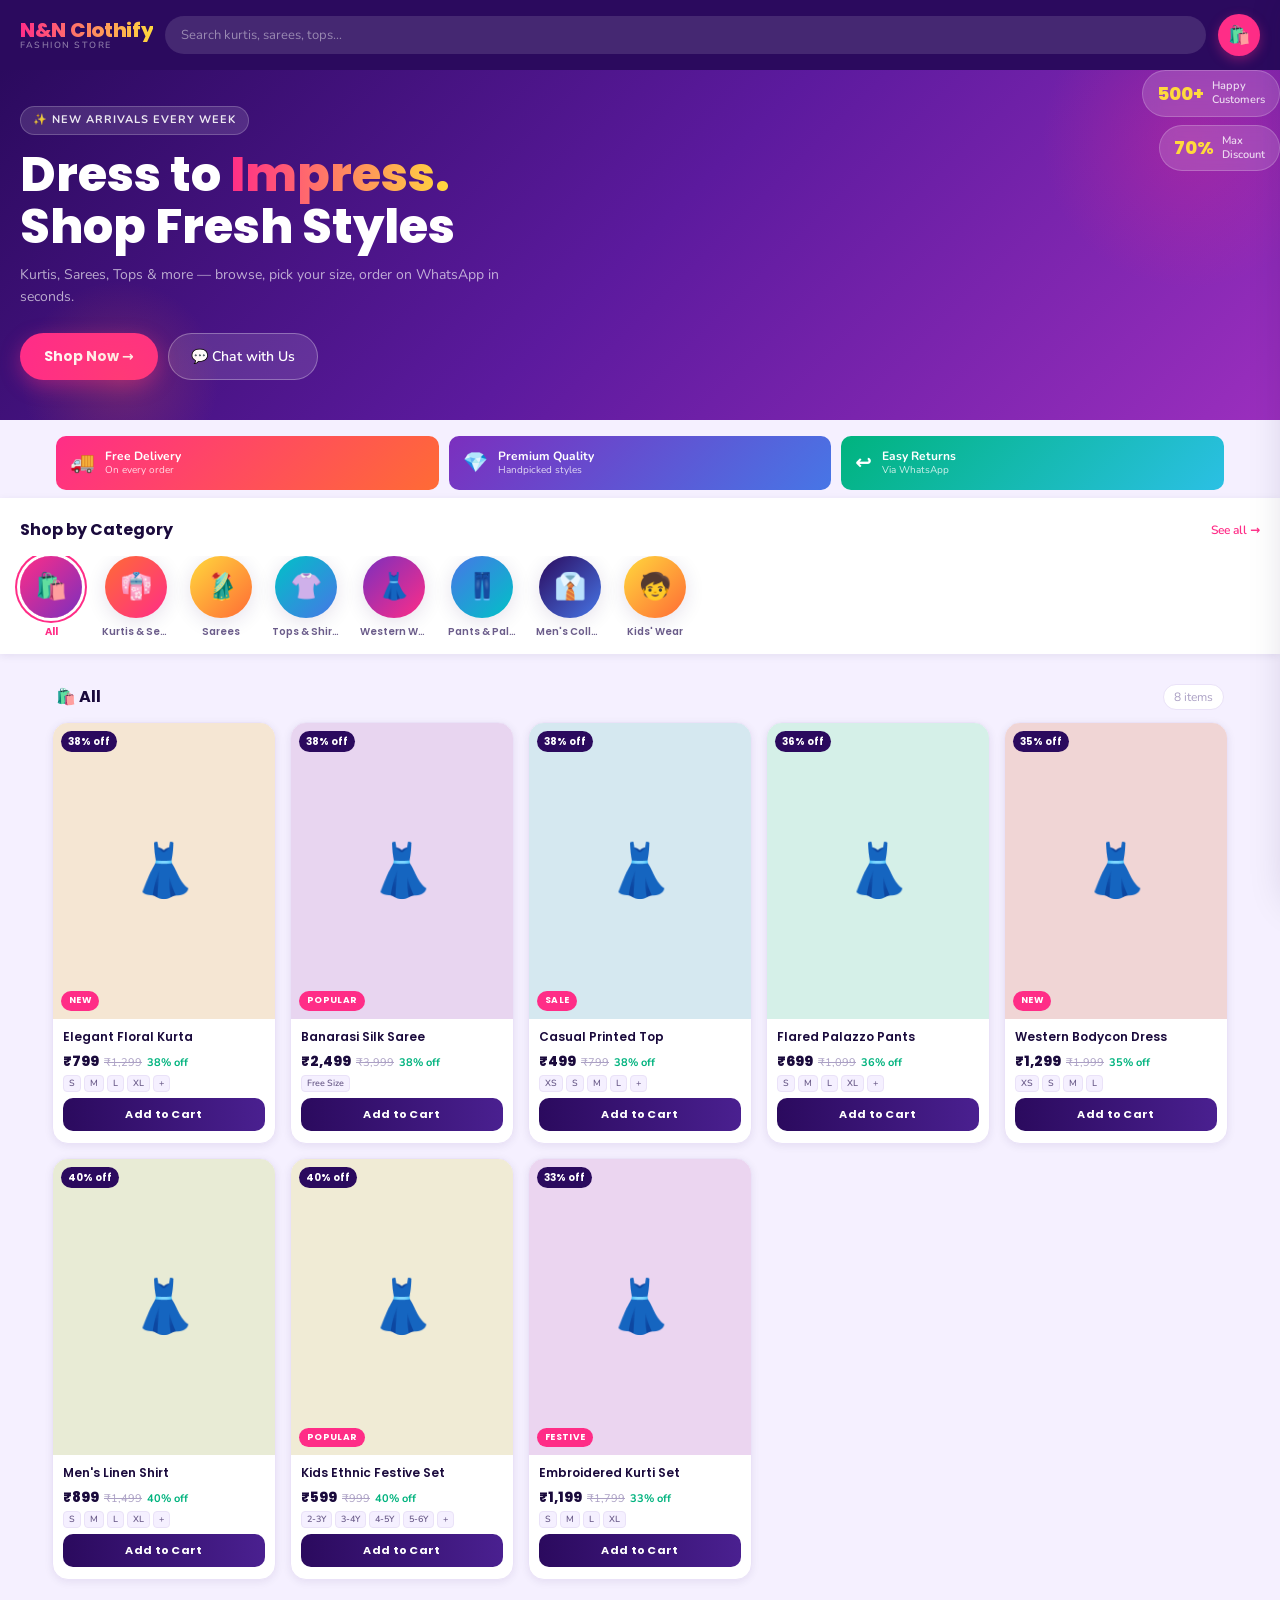
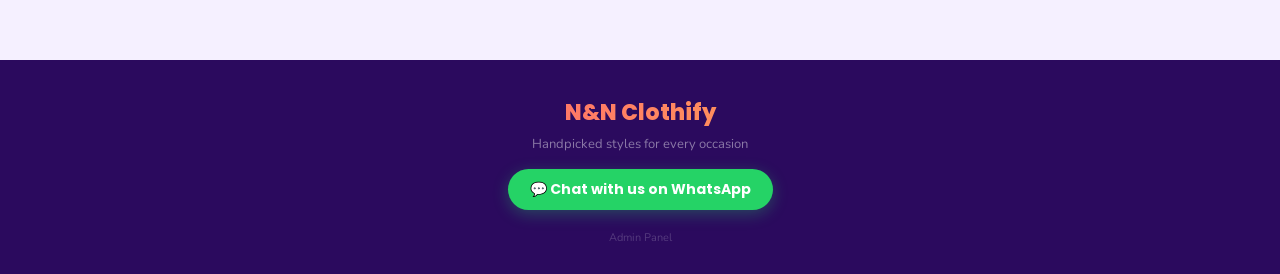
==== index.html @ 75a3de70 "Merge new style font" ====
<!DOCTYPE html>
<html lang="en">
<head>
  <meta charset="UTF-8">
  <meta name="viewport" content="width=device-width, initial-scale=1.0">
  <title>N&N Clothify — Fresh Fashion Store</title>
  <meta name="description" content="Shop the latest ethnic & western wear at N&N Clothify. Kurtis, Sarees, Tops, Western wear & more. Order directly on WhatsApp.">
  <link rel="stylesheet" href="css/style.css">
  <link rel="icon" href="data:image/svg+xml,<svg xmlns='http://www.w3.org/2000/svg' viewBox='0 0 100 100'><text y='.9em' font-size='90'>👗</text></svg>">
</head>
<body>

<!-- ================================================================
     HEADER
================================================================ -->
<header>
  <div class="header-top">
    <a href="/" class="logo">
      <span class="logo-name" id="header-store-name">N&amp;N Clothify</span>
      <span class="logo-tag">Fashion Store</span>
    </a>
    <div class="header-search">
      <input type="text" id="search-input" placeholder="Search kurtis, sarees, tops…" autocomplete="off">
    </div>
    <button class="cart-btn" onclick="openCart()" aria-label="Open cart">
      🛍️
      <span class="cart-count">0</span>
    </button>
  </div>
</header>

<!-- ================================================================
     HERO BANNER
================================================================ -->
<section class="hero">
  <div class="hero-inner">
    <div class="hero-eyebrow">✨ New Arrivals Every Week</div>
    <h1 class="hero-title">
      Dress to <em>Impress.</em><br>
      Shop Fresh Styles
    </h1>
    <p class="hero-sub">Kurtis, Sarees, Tops &amp; more — browse, pick your size, order on WhatsApp in seconds.</p>
    <div class="hero-actions">
      <a href="#products" class="hero-btn-primary">Shop Now →</a>
      <a href="https://wa.me/919665768743" class="hero-btn-secondary" target="_blank" rel="noopener">
        💬 Chat with Us
      </a>
    </div>
  </div>
  <div class="hero-badges">
    <div class="hero-badge-pill">
      <span class="badge-num">500+</span>
      <span class="badge-label">Happy<br>Customers</span>
    </div>
    <div class="hero-badge-pill">
      <span class="badge-num">70%</span>
      <span class="badge-label">Max<br>Discount</span>
    </div>
  </div>
</section>

<!-- ================================================================
     PROMO STRIPS
================================================================ -->
<div class="promo-strips">
  <div class="promo-chip">
    <span class="promo-chip-icon">🚚</span>
    <div class="promo-chip-text">Free Delivery<small>On every order</small></div>
  </div>
  <div class="promo-chip">
    <span class="promo-chip-icon">💎</span>
    <div class="promo-chip-text">Premium Quality<small>Handpicked styles</small></div>
  </div>
  <div class="promo-chip">
    <span class="promo-chip-icon">↩️</span>
    <div class="promo-chip-text">Easy Returns<small>Via WhatsApp</small></div>
  </div>
</div>

<!-- ================================================================
     CATEGORIES
================================================================ -->
<section class="categories-section" id="categories">
  <div class="categories-header">
    <h2>Shop by Category</h2>
    <span class="categories-see-all">See all →</span>
  </div>
  <div class="category-circles" id="category-circles">
    <!-- Injected by JS -->
  </div>
</section>

<!-- ================================================================
     PRODUCTS
================================================================ -->
<main class="products-section" id="products">
  <div class="products-toolbar">
    <h2 class="products-title" id="active-category-title">All Products</h2>
    <span class="products-count" id="products-count"></span>
  </div>
  <div class="product-grid" id="product-grid">
    <!-- Injected by JS -->
  </div>
</main>

<!-- ================================================================
     FOOTER
================================================================ -->
<footer>
  <div class="footer-logo" id="footer-store-name">N&amp;N Clothify</div>
  <p>Handpicked styles for every occasion</p>
  <a class="wa-link" id="footer-wa-link" href="https://wa.me/919665768743" target="_blank" rel="noopener">
    💬 Chat with us on WhatsApp
  </a>
  <div class="footer-admin-link"><a href="admin.html">Admin Panel</a></div>
</footer>

<!-- ================================================================
     CART PANEL
================================================================ -->
<div class="cart-overlay" id="cart-overlay" onclick="closeCart()"></div>
<aside class="cart-panel" id="cart-panel">
  <div class="cart-header">
    <h2>🛍️ Your Cart</h2>
    <button class="close-btn" onclick="closeCart()" aria-label="Close cart">✕</button>
  </div>
  <div class="cart-body" id="cart-items"></div>
  <div class="cart-footer">
    <div class="cart-total-row">
      <span class="cart-total-label">Total Amount</span>
      <span class="cart-total-amount" id="cart-total">₹0</span>
    </div>
    <button class="checkout-btn" onclick="placeOrderOnWhatsApp()">
      <svg width="18" height="18" viewBox="0 0 24 24" fill="currentColor"><path d="M17.472 14.382c-.297-.149-1.758-.867-2.03-.967-.273-.099-.471-.148-.67.15-.197.297-.767.966-.94 1.164-.173.199-.347.223-.644.075-.297-.15-1.255-.463-2.39-1.475-.883-.788-1.48-1.761-1.653-2.059-.173-.297-.018-.458.13-.606.134-.133.298-.347.446-.52.149-.174.198-.298.298-.497.099-.198.05-.371-.025-.52-.075-.149-.669-1.612-.916-2.207-.242-.579-.487-.5-.669-.51-.173-.008-.371-.01-.57-.01-.198 0-.52.074-.792.372-.272.297-1.04 1.016-1.04 2.479 0 1.462 1.065 2.875 1.213 3.074.149.198 2.096 3.2 5.077 4.487.709.306 1.262.489 1.694.625.712.227 1.36.195 1.871.118.571-.085 1.758-.719 2.006-1.413.248-.694.248-1.289.173-1.413-.074-.124-.272-.198-.57-.347m-5.421 7.403h-.004a9.87 9.87 0 01-5.031-1.378l-.361-.214-3.741.982.998-3.648-.235-.374a9.86 9.86 0 01-1.51-5.26c.001-5.45 4.436-9.884 9.888-9.884 2.64 0 5.122 1.03 6.988 2.898a9.825 9.825 0 012.893 6.994c-.003 5.45-4.437 9.884-9.885 9.884m8.413-18.297A11.815 11.815 0 0012.05 0C5.495 0 .16 5.335.157 11.892c0 2.096.547 4.142 1.588 5.945L.057 24l6.305-1.654a11.882 11.882 0 005.683 1.448h.005c6.554 0 11.89-5.335 11.893-11.893a11.821 11.821 0 00-3.48-8.413z"/></svg>
      Order on WhatsApp
    </button>
  </div>
</aside>

<!-- ================================================================
     PRODUCT DETAIL MODAL
================================================================ -->
<div class="modal-overlay" id="product-modal" onclick="handleModalClick(event)">
  <div class="product-modal">
    <button class="modal-close" onclick="closeProductModal()" aria-label="Close">✕</button>
    <div id="product-modal-content"></div>
  </div>
</div>

<!-- ================================================================
     ORDER FORM
================================================================ -->
<div class="order-form-overlay" id="order-form-overlay">
  <div class="order-form">
    <h2>Complete Your Order</h2>
    <p>We'll open WhatsApp with your order details ready to send.</p>
    <div class="form-group">
      <label>Your Name *</label>
      <input type="text" id="customer-name" placeholder="e.g. Priya Sharma">
    </div>
    <div class="form-group">
      <label>Phone Number *</label>
      <input type="tel" id="customer-phone" placeholder="e.g. 9876543210">
    </div>
    <div class="form-group">
      <label>Delivery Address</label>
      <textarea id="customer-address" placeholder="Your full delivery address"></textarea>
    </div>
    <div class="form-actions">
      <button class="btn-cancel" onclick="closeOrderForm()">Cancel</button>
      <button class="btn-whatsapp" onclick="submitOrder()">
        <svg width="16" height="16" viewBox="0 0 24 24" fill="currentColor"><path d="M17.472 14.382c-.297-.149-1.758-.867-2.03-.967-.273-.099-.471-.148-.67.15-.197.297-.767.966-.94 1.164-.173.199-.347.223-.644.075-.297-.15-1.255-.463-2.39-1.475-.883-.788-1.48-1.761-1.653-2.059-.173-.297-.018-.458.13-.606.134-.133.298-.347.446-.52.149-.174.198-.298.298-.497.099-.198.05-.371-.025-.52-.075-.149-.669-1.612-.916-2.207-.242-.579-.487-.5-.669-.51-.173-.008-.371-.01-.57-.01-.198 0-.52.074-.792.372-.272.297-1.04 1.016-1.04 2.479 0 1.462 1.065 2.875 1.213 3.074.149.198 2.096 3.2 5.077 4.487.709.306 1.262.489 1.694.625.712.227 1.36.195 1.871.118.571-.085 1.758-.719 2.006-1.413.248-.694.248-1.289.173-1.413-.074-.124-.272-.198-.57-.347m-5.421 7.403h-.004a9.87 9.87 0 01-5.031-1.378l-.361-.214-3.741.982.998-3.648-.235-.374a9.86 9.86 0 01-1.51-5.26c.001-5.45 4.436-9.884 9.888-9.884 2.64 0 5.122 1.03 6.988 2.898a9.825 9.825 0 012.893 6.994c-.003 5.45-4.437 9.884-9.885 9.884m8.413-18.297A11.815 11.815 0 0012.05 0C5.495 0 .16 5.335.157 11.892c0 2.096.547 4.142 1.588 5.945L.057 24l6.305-1.654a11.882 11.882 0 005.683 1.448h.005c6.554 0 11.89-5.335 11.893-11.893a11.821 11.821 0 00-3.48-8.413z"/></svg>
        Send to WhatsApp
      </button>
    </div>
  </div>
</div>

<!-- ================================================================
     SUCCESS
================================================================ -->
<div class="success-overlay" id="success-overlay">
  <div class="success-box">
    <div class="success-icon">🎉</div>
    <h2>Order Sent!</h2>
    <p>Your order has been sent to WhatsApp. We'll confirm and deliver it soon.</p>
    <button onclick="closeSuccess()">Continue Shopping</button>
  </div>
</div>

<!-- TOAST -->
<div class="cart-toast" id="cart-toast"></div>

<!-- ================================================================
     SCRIPTS
================================================================ -->
<script src="js/config.js"></script>
<script src="js/products-data.js"></script>
<script src="js/drive.js"></script>
<script src="js/cart.js"></script>
<script src="js/app.js"></script>

</body>
</html>
---- css/style.css ----
/* ================================================================
   N&N CLOTHIFY — Complete Stylesheet
   Design: Jewel-box indigo header, rangoli-burst categories,
           warm parchment product grid, hot-pink + saffron accents
   Fonts:  Poppins (display) + Nunito (body)
   ================================================================ */

@import url('https://fonts.googleapis.com/css2?family=Poppins:wght@400;500;600;700;800&family=Nunito:wght@400;500;600;700&display=swap');

/* ---- Tokens ---- */
:root {
  /* Palette */
  --indigo:        #2B0A5E;
  --indigo-mid:    #4A2090;
  --indigo-light:  #7B4FBE;
  --pink:          #FF2D87;
  --pink-dark:     #CC1F6E;
  --pink-light:    #FFE6F4;
  --orange:        #FF6B35;
  --orange-light:  #FFF3EE;
  --yellow:        #FFD93D;
  --green:         #00B37E;
  --green-light:   #E6FAF4;
  --red:           #FF3B3B;
  --wa-green:      #25D366;

  /* Surfaces */
  --ground:        #F5F0FF;
  --card:          #FFFFFF;
  --border:        #EAE2F8;

  /* Text */
  --text:          #1A0A3C;
  --text-mid:      #6B5C8A;
  --text-dim:      #ABA0C4;

  /* Elevation */
  --shadow-sm:     0 2px 8px rgba(43,10,94,.08);
  --shadow-md:     0 4px 20px rgba(43,10,94,.12);
  --shadow-lg:     0 8px 32px rgba(43,10,94,.18);

  /* Shape */
  --radius:        10px;
  --radius-lg:     16px;
  --radius-full:   100px;

  /* Type */
  --font-display:  'Poppins', system-ui, sans-serif;
  --font-body:     'Nunito', system-ui, sans-serif;

  --transition:    0.2s ease;
}

/* ---- Reset ---- */
*, *::before, *::after { box-sizing: border-box; margin: 0; padding: 0; }
html { scroll-behavior: smooth; }
body {
  font-family: var(--font-body);
  background: var(--ground);
  color: var(--text);
  font-size: 14px;
  line-height: 1.5;
  -webkit-font-smoothing: antialiased;
}
img { display: block; max-width: 100%; }
button { cursor: pointer; font-family: inherit; border: none; background: none; }
a { text-decoration: none; color: inherit; }

/* ================================================================
   HEADER
   ================================================================ */
header {
  background: var(--indigo);
  position: sticky;
  top: 0;
  z-index: 100;
}

.header-top {
  display: flex;
  align-items: center;
  gap: 12px;
  padding: 14px 20px;
}

.logo {
  flex-shrink: 0;
  line-height: 1.1;
}
.logo-name {
  font-family: var(--font-display);
  font-size: 20px;
  font-weight: 800;
  background: linear-gradient(90deg, #FF2D87, #FFD93D);
  -webkit-background-clip: text;
  -webkit-text-fill-color: transparent;
  background-clip: text;
  letter-spacing: -0.3px;
}
.logo-tag {
  display: block;
  font-size: 9px;
  font-weight: 600;
  color: rgba(255,255,255,0.45);
  letter-spacing: 1.5px;
  text-transform: uppercase;
}

.header-search {
  flex: 1;
  position: relative;
}
.header-search input {
  width: 100%;
  padding: 10px 16px;
  border-radius: var(--radius-full);
  border: none;
  background: rgba(255,255,255,0.12);
  color: white;
  font-family: var(--font-body);
  font-size: 13px;
  outline: none;
  transition: background var(--transition);
}
.header-search input::placeholder { color: rgba(255,255,255,0.45); }
.header-search input:focus { background: rgba(255,255,255,0.2); }
.search-icon {
  position: absolute;
  left: 12px;
  top: 50%;
  transform: translateY(-50%);
  font-size: 15px;
  pointer-events: none;
  opacity: .6;
}

.cart-btn {
  position: relative;
  background: var(--pink);
  color: white;
  width: 42px;
  height: 42px;
  border-radius: var(--radius-full);
  display: flex;
  align-items: center;
  justify-content: center;
  font-size: 18px;
  flex-shrink: 0;
  transition: background var(--transition), transform var(--transition);
  box-shadow: 0 4px 12px rgba(255,45,135,.35);
}
.cart-btn:hover { background: var(--pink-dark); transform: scale(1.07); }
.cart-count {
  display: none;
  position: absolute;
  top: -4px;
  right: -4px;
  background: var(--yellow);
  color: var(--text);
  width: 18px;
  height: 18px;
  border-radius: 50%;
  font-size: 10px;
  font-weight: 800;
  font-family: var(--font-display);
  align-items: center;
  justify-content: center;
  border: 2px solid var(--indigo);
}


/* ================================================================
   HERO BANNER
   ================================================================ */
.hero {
  background: linear-gradient(135deg, var(--indigo) 0%, #5C1A9E 50%, #9B2FBE 100%);
  padding: 36px 20px 40px;
  position: relative;
  overflow: hidden;
}
.hero::before {
  content: '';
  position: absolute;
  width: 300px;
  height: 300px;
  background: radial-gradient(circle, rgba(255,45,135,.25) 0%, transparent 70%);
  top: -80px;
  right: -60px;
  pointer-events: none;
}
.hero::after {
  content: '';
  position: absolute;
  width: 200px;
  height: 200px;
  background: radial-gradient(circle, rgba(255,107,53,.2) 0%, transparent 70%);
  bottom: -60px;
  left: 20px;
  pointer-events: none;
}
.hero-inner {
  position: relative;
  max-width: 500px;
}
.hero-eyebrow {
  display: inline-flex;
  align-items: center;
  gap: 6px;
  background: rgba(255,255,255,0.12);
  border: 1px solid rgba(255,255,255,0.2);
  color: rgba(255,255,255,0.9);
  font-size: 11px;
  font-weight: 700;
  letter-spacing: 1px;
  text-transform: uppercase;
  padding: 5px 12px;
  border-radius: var(--radius-full);
  margin-bottom: 14px;
}
.hero-title {
  font-family: var(--font-display);
  font-size: clamp(28px, 7vw, 48px);
  font-weight: 800;
  color: white;
  line-height: 1.1;
  margin-bottom: 10px;
}
.hero-title em {
  font-style: normal;
  background: linear-gradient(90deg, var(--pink), var(--yellow));
  -webkit-background-clip: text;
  -webkit-text-fill-color: transparent;
  background-clip: text;
}
.hero-sub {
  color: rgba(255,255,255,0.65);
  font-size: 14px;
  margin-bottom: 24px;
  line-height: 1.6;
}
.hero-actions { display: flex; gap: 10px; flex-wrap: wrap; }
.hero-btn-primary {
  display: inline-flex;
  align-items: center;
  gap: 6px;
  background: var(--pink);
  color: white;
  padding: 12px 24px;
  border-radius: var(--radius-full);
  font-family: var(--font-display);
  font-size: 14px;
  font-weight: 700;
  transition: all var(--transition);
  box-shadow: 0 6px 20px rgba(255,45,135,.4);
}
.hero-btn-primary:hover {
  background: var(--pink-dark);
  transform: translateY(-2px);
  box-shadow: 0 10px 28px rgba(255,45,135,.45);
}
.hero-btn-secondary {
  display: inline-flex;
  align-items: center;
  gap: 6px;
  background: rgba(255,255,255,0.12);
  color: white;
  border: 1.5px solid rgba(255,255,255,0.3);
  padding: 12px 22px;
  border-radius: var(--radius-full);
  font-size: 14px;
  font-weight: 600;
  transition: all var(--transition);
}
.hero-btn-secondary:hover { background: rgba(255,255,255,0.2); }

.hero-badges {
  position: absolute;
  right: 0;
  top: 0;
  display: flex;
  flex-direction: column;
  gap: 8px;
  align-items: flex-end;
}
.hero-badge-pill {
  background: rgba(255,255,255,0.15);
  backdrop-filter: blur(8px);
  border: 1px solid rgba(255,255,255,0.2);
  border-radius: var(--radius-full);
  padding: 8px 14px;
  display: flex;
  align-items: center;
  gap: 8px;
  color: white;
}
.hero-badge-pill .badge-num {
  font-family: var(--font-display);
  font-size: 18px;
  font-weight: 800;
  color: var(--yellow);
}
.hero-badge-pill .badge-label {
  font-size: 11px;
  font-weight: 600;
  opacity: .8;
  line-height: 1.3;
}

/* ================================================================
   PROMO STRIPS (3-card row under hero)
   ================================================================ */
.promo-strips {
  display: grid;
  grid-template-columns: repeat(3, 1fr);
  gap: 10px;
  padding: 16px 16px 8px;
  max-width: 1200px;
  margin: 0 auto;
}
.promo-chip {
  border-radius: var(--radius);
  padding: 12px 14px;
  display: flex;
  align-items: center;
  gap: 10px;
  font-size: 12px;
  font-weight: 700;
  color: white;
}
.promo-chip-icon { font-size: 20px; flex-shrink: 0; }
.promo-chip-text { line-height: 1.3; }
.promo-chip-text small { font-weight: 400; opacity: .8; font-size: 10px; display: block; }
.promo-chip:nth-child(1) { background: linear-gradient(135deg, #FF2D87, #FF6B35); }
.promo-chip:nth-child(2) { background: linear-gradient(135deg, #7B2FBE, #4776E6); }
.promo-chip:nth-child(3) { background: linear-gradient(135deg, #00B37E, #2BC0E4); }

/* ================================================================
   CATEGORY CIRCLES
   ================================================================ */
.categories-section {
  background: white;
  padding: 20px 0 16px;
  margin-bottom: 8px;
  box-shadow: var(--shadow-sm);
}
.categories-header {
  display: flex;
  align-items: center;
  justify-content: space-between;
  padding: 0 20px 14px;
}
.categories-header h2 {
  font-family: var(--font-display);
  font-size: 16px;
  font-weight: 700;
  color: var(--text);
}
.categories-see-all {
  font-size: 12px;
  font-weight: 600;
  color: var(--pink);
}

.category-circles {
  display: flex;
  gap: 4px;
  padding: 0 12px;
  overflow-x: auto;
  scrollbar-width: none;
  -webkit-overflow-scrolling: touch;
}
.category-circles::-webkit-scrollbar { display: none; }

.cat-circle-item {
  display: flex;
  flex-direction: column;
  align-items: center;
  gap: 7px;
  cursor: pointer;
  padding: 0 8px;
  flex-shrink: 0;
  transition: transform var(--transition);
}
.cat-circle-item:hover { transform: translateY(-2px); }
.cat-circle-item.active .cat-circle { box-shadow: 0 0 0 3px white, 0 0 0 5px var(--pink); }
.cat-circle-item.active .cat-label { color: var(--pink); font-weight: 700; }

.cat-circle {
  width: 62px;
  height: 62px;
  border-radius: 50%;
  display: flex;
  align-items: center;
  justify-content: center;
  font-size: 26px;
  box-shadow: var(--shadow-md);
  transition: box-shadow var(--transition);
}
.cat-label {
  font-family: var(--font-display);
  font-size: 10px;
  font-weight: 600;
  color: var(--text-mid);
  text-align: center;
  max-width: 68px;
  line-height: 1.3;
  white-space: nowrap;
  overflow: hidden;
  text-overflow: ellipsis;
}

/* ================================================================
   PRODUCTS SECTION
   ================================================================ */
.products-section {
  padding: 8px 12px 80px;
  max-width: 1200px;
  margin: 0 auto;
}
.products-toolbar {
  display: flex;
  align-items: center;
  justify-content: space-between;
  padding: 14px 4px 12px;
  flex-wrap: wrap;
  gap: 8px;
}
.products-title {
  font-family: var(--font-display);
  font-size: 16px;
  font-weight: 700;
  color: var(--text);
}
.products-count {
  font-size: 12px;
  color: var(--text-dim);
  background: white;
  padding: 3px 10px;
  border-radius: var(--radius-full);
  border: 1px solid var(--border);
}

.product-grid {
  display: grid;
  grid-template-columns: repeat(2, 1fr);
  gap: 10px;
}
@media (min-width: 520px)  { .product-grid { grid-template-columns: repeat(3, 1fr); } }
@media (min-width: 780px)  { .product-grid { grid-template-columns: repeat(4, 1fr); gap: 14px; } }
@media (min-width: 1060px) { .product-grid { grid-template-columns: repeat(5, 1fr); } }

/* ---- Product Card ---- */
.product-card {
  background: var(--card);
  border-radius: var(--radius-lg);
  overflow: hidden;
  box-shadow: var(--shadow-sm);
  cursor: pointer;
  transition: box-shadow var(--transition), transform var(--transition);
  border: 1px solid var(--border);
}
.product-card:hover {
  box-shadow: var(--shadow-md);
  transform: translateY(-3px);
}

.card-img-wrap {
  position: relative;
  aspect-ratio: 3/4;
  background: var(--ground);
  overflow: hidden;
}
.card-img-wrap img {
  width: 100%;
  height: 100%;
  object-fit: cover;
  transition: transform .45s ease;
}
.product-card:hover .card-img-wrap img { transform: scale(1.06); }
.card-demo-img {
  width: 100%;
  height: 100%;
  display: flex;
  align-items: center;
  justify-content: center;
  font-size: 52px;
}
.card-wishlist {
  position: absolute;
  top: 8px;
  right: 8px;
  width: 30px;
  height: 30px;
  background: white;
  border-radius: 50%;
  display: flex;
  align-items: center;
  justify-content: center;
  font-size: 14px;
  box-shadow: var(--shadow-sm);
  opacity: 0;
  transition: opacity var(--transition);
  color: var(--text-dim);
}
.product-card:hover .card-wishlist { opacity: 1; }
.card-wishlist:hover { color: var(--pink); }

.card-discount-chip {
  position: absolute;
  top: 8px;
  left: 8px;
  background: var(--indigo);
  color: white;
  font-family: var(--font-display);
  font-size: 10px;
  font-weight: 700;
  padding: 3px 7px;
  border-radius: var(--radius-full);
}
.card-badge-chip {
  position: absolute;
  bottom: 8px;
  left: 8px;
  background: var(--pink);
  color: white;
  font-family: var(--font-display);
  font-size: 9px;
  font-weight: 700;
  padding: 3px 8px;
  border-radius: var(--radius-full);
  letter-spacing: 0.3px;
  text-transform: uppercase;
}

.card-body {
  padding: 10px 10px 12px;
}
.card-name {
  font-family: var(--font-display);
  font-size: 12px;
  font-weight: 600;
  color: var(--text);
  margin-bottom: 5px;
  display: -webkit-box;
  -webkit-line-clamp: 2;
  -webkit-box-orient: vertical;
  overflow: hidden;
  line-height: 1.4;
}
.card-price-row {
  display: flex;
  align-items: baseline;
  gap: 5px;
  flex-wrap: wrap;
  margin-bottom: 3px;
}
.card-price {
  font-family: var(--font-display);
  font-size: 14px;
  font-weight: 800;
  color: var(--text);
}
.card-mrp {
  font-size: 11px;
  color: var(--text-dim);
  text-decoration: line-through;
}
.card-off {
  font-size: 11px;
  font-weight: 700;
  color: var(--green);
}

.card-sizes {
  display: flex;
  gap: 3px;
  margin-bottom: 6px;
  flex-wrap: wrap;
}
.card-sizes span {
  font-size: 9px;
  font-weight: 600;
  color: var(--text-mid);
  background: var(--ground);
  border: 1px solid var(--border);
  padding: 1px 5px;
  border-radius: 4px;
}

.card-delivery {
  font-size: 11px;
  font-weight: 600;
  color: var(--green);
  margin-bottom: 8px;
  display: flex;
  align-items: center;
  gap: 3px;
}

.card-add-btn {
  width: 100%;
  padding: 8px 0;
  background: linear-gradient(90deg, var(--indigo), var(--indigo-mid));
  color: white;
  border-radius: var(--radius);
  font-family: var(--font-display);
  font-size: 11px;
  font-weight: 700;
  letter-spacing: 0.3px;
  transition: all var(--transition);
}
.card-add-btn:hover {
  background: linear-gradient(90deg, var(--pink), var(--pink-dark));
  transform: none;
}

/* ---- Loading skeleton ---- */
.skeleton {
  background: linear-gradient(90deg, var(--border) 25%, #EDE6FF 50%, var(--border) 75%);
  background-size: 200% 100%;
  animation: shimmer 1.4s infinite;
  border-radius: var(--radius-lg);
}
.skeleton-card { aspect-ratio: 3/4; }
@keyframes shimmer {
  0%   { background-position: 200% 0; }
  100% { background-position: -200% 0; }
}

/* ---- Empty state ---- */
.empty-state {
  grid-column: 1 / -1;
  text-align: center;
  padding: 64px 20px;
  color: var(--text-dim);
}
.empty-state .empty-icon { font-size: 52px; display: block; margin-bottom: 14px; }
.empty-state p { font-size: 15px; margin-bottom: 6px; color: var(--text-mid); }
.empty-state small { font-size: 13px; }
.empty-state a { color: var(--pink); font-weight: 600; }

/* ================================================================
   CART PANEL
   ================================================================ */
.cart-overlay {
  display: none;
  position: fixed;
  inset: 0;
  background: rgba(26,10,60,.45);
  z-index: 200;
  backdrop-filter: blur(2px);
}
.cart-overlay.open { display: block; }

.cart-panel {
  position: fixed;
  right: -440px;
  top: 0;
  height: 100vh;
  width: min(420px, 100vw);
  background: white;
  z-index: 201;
  display: flex;
  flex-direction: column;
  transition: right 0.3s cubic-bezier(0.4,0,0.2,1);
  box-shadow: -8px 0 40px rgba(26,10,60,.2);
}
.cart-panel.open { right: 0; }

.cart-header {
  padding: 20px 24px;
  background: var(--indigo);
  display: flex;
  align-items: center;
  justify-content: space-between;
}
.cart-header h2 {
  font-family: var(--font-display);
  font-size: 18px;
  font-weight: 700;
  color: white;
}
.close-btn {
  width: 34px;
  height: 34px;
  background: rgba(255,255,255,0.15);
  border-radius: 50%;
  font-size: 15px;
  color: white;
  display: flex;
  align-items: center;
  justify-content: center;
  transition: background var(--transition);
}
.close-btn:hover { background: rgba(255,255,255,0.25); }

.cart-body { flex: 1; overflow-y: auto; padding: 16px 20px; }

.cart-empty {
  display: flex;
  flex-direction: column;
  align-items: center;
  justify-content: center;
  height: 220px;
  color: var(--text-dim);
  gap: 10px;
}
.cart-empty span { font-size: 48px; }
.cart-empty p { font-size: 14px; }

.cart-item {
  display: flex;
  gap: 12px;
  padding: 14px 0;
  border-bottom: 1px solid var(--border);
  position: relative;
}
.cart-item-img {
  width: 68px;
  height: 84px;
  border-radius: 8px;
  overflow: hidden;
  background: var(--ground);
  flex-shrink: 0;
}
.cart-item-img img { width: 100%; height: 100%; object-fit: cover; }
.demo-img-small {
  width: 100%;
  height: 100%;
  display: flex;
  align-items: center;
  justify-content: center;
  font-size: 28px;
}
.cart-item-info { flex: 1; min-width: 0; }
.cart-item-name { font-size: 13px; font-weight: 600; margin-bottom: 4px; }
.cart-item-price { font-size: 14px; font-weight: 800; color: var(--pink); margin-bottom: 8px; }
.cart-item-qty { display: flex; align-items: center; gap: 10px; }
.cart-item-qty button {
  width: 28px;
  height: 28px;
  border-radius: 50%;
  background: var(--ground);
  font-size: 16px;
  font-weight: 600;
  transition: background var(--transition);
  display: flex;
  align-items: center;
  justify-content: center;
}
.cart-item-qty button:hover { background: var(--pink-light); }
.cart-item-qty span { font-size: 14px; font-weight: 700; min-width: 20px; text-align: center; }
.cart-item-remove {
  position: absolute;
  top: 14px;
  right: 0;
  color: var(--text-dim);
  font-size: 13px;
  padding: 4px;
  transition: color var(--transition);
}
.cart-item-remove:hover { color: var(--red); }

.cart-footer {
  padding: 18px 20px;
  border-top: 2px solid var(--border);
  background: white;
}
.cart-total-row {
  display: flex;
  justify-content: space-between;
  align-items: center;
  margin-bottom: 14px;
}
.cart-total-label { font-size: 14px; color: var(--text-mid); font-weight: 600; }
.cart-total-amount {
  font-family: var(--font-display);
  font-size: 24px;
  font-weight: 800;
  color: var(--text);
}

.checkout-btn {
  width: 100%;
  padding: 14px;
  background: linear-gradient(90deg, var(--wa-green), #1EBD5C);
  color: white;
  border-radius: var(--radius-lg);
  font-family: var(--font-display);
  font-size: 15px;
  font-weight: 700;
  display: flex;
  align-items: center;
  justify-content: center;
  gap: 8px;
  transition: all var(--transition);
  box-shadow: 0 6px 20px rgba(37,211,102,.35);
}
.checkout-btn:hover {
  transform: translateY(-1px);
  box-shadow: 0 10px 28px rgba(37,211,102,.4);
}

/* ================================================================
   PRODUCT DETAIL MODAL
   ================================================================ */
.modal-overlay {
  display: none;
  position: fixed;
  inset: 0;
  background: rgba(26,10,60,.6);
  z-index: 300;
  align-items: flex-end;
  justify-content: center;
  padding: 0;
  backdrop-filter: blur(3px);
}
.modal-overlay.open { display: flex; }

.product-modal {
  background: white;
  border-radius: 20px 20px 0 0;
  width: 100%;
  max-width: 540px;
  max-height: 92vh;
  overflow-y: auto;
  position: relative;
  animation: slideUp 0.3s cubic-bezier(0.34,1.56,0.64,1);
}
@keyframes slideUp {
  from { transform: translateY(80px); opacity: 0; }
  to   { transform: translateY(0);    opacity: 1; }
}
.modal-close {
  position: sticky;
  top: 10px;
  left: calc(100% - 50px);
  float: right;
  margin: 10px 10px 0 0;
  width: 36px;
  height: 36px;
  border-radius: 50%;
  background: var(--ground);
  font-size: 14px;
  display: flex;
  align-items: center;
  justify-content: center;
  cursor: pointer;
  z-index: 1;
  transition: background var(--transition);
  color: var(--text-mid);
}
.modal-close:hover { background: var(--pink-light); color: var(--pink); }

.modal-img { width: 100%; aspect-ratio: 4/3; background: var(--ground); overflow: hidden; clear: both; }
.modal-img img { width: 100%; height: 100%; object-fit: cover; }
.modal-demo-img { width: 100%; height: 100%; display: flex; align-items: center; justify-content: center; font-size: 80px; }

.modal-info { padding: 18px 22px 32px; }
.modal-badge {
  display: inline-block;
  background: var(--pink-light);
  color: var(--pink-dark);
  font-size: 10px;
  font-weight: 700;
  padding: 3px 10px;
  border-radius: var(--radius-full);
  margin-bottom: 10px;
  text-transform: uppercase;
  letter-spacing: 0.5px;
}
.modal-name {
  font-family: var(--font-display);
  font-size: 20px;
  font-weight: 700;
  margin-bottom: 10px;
  color: var(--text);
}
.modal-price {
  display: flex;
  align-items: baseline;
  gap: 10px;
  margin-bottom: 14px;
  flex-wrap: wrap;
}
.modal-price-main { font-family: var(--font-display); font-size: 24px; font-weight: 800; color: var(--text); }
.modal-price-mrp { font-size: 15px; color: var(--text-dim); text-decoration: line-through; }
.modal-price-discount {
  font-size: 13px;
  font-weight: 700;
  color: var(--green);
  background: var(--green-light);
  padding: 2px 8px;
  border-radius: var(--radius-full);
}
.modal-desc { font-size: 14px; color: var(--text-mid); line-height: 1.7; margin-bottom: 18px; }

.modal-sizes { margin-bottom: 20px; }
.modal-sizes-label {
  font-size: 11px;
  font-weight: 700;
  text-transform: uppercase;
  letter-spacing: 0.8px;
  color: var(--text-mid);
  margin-bottom: 10px;
}
.modal-sizes-grid { display: flex; gap: 8px; flex-wrap: wrap; }
.size-btn {
  padding: 7px 14px;
  border: 1.5px solid var(--border);
  border-radius: var(--radius);
  font-size: 13px;
  font-weight: 600;
  cursor: pointer;
  transition: all 0.15s;
  background: white;
  color: var(--text);
}
.size-btn:hover { border-color: var(--pink); color: var(--pink); }
.size-btn.active { border-color: var(--indigo); background: var(--indigo); color: white; }

.modal-actions { display: flex; flex-direction: column; gap: 10px; }
.modal-add-btn {
  width: 100%;
  padding: 14px;
  background: linear-gradient(90deg, var(--indigo), var(--indigo-mid));
  color: white;
  border-radius: var(--radius-lg);
  font-family: var(--font-display);
  font-size: 15px;
  font-weight: 700;
  cursor: pointer;
  transition: all var(--transition);
}
.modal-add-btn:hover { background: linear-gradient(90deg, var(--pink), var(--pink-dark)); }
.modal-wa-btn {
  width: 100%;
  padding: 14px;
  background: linear-gradient(90deg, var(--wa-green), #1EBD5C);
  color: white;
  border-radius: var(--radius-lg);
  font-family: var(--font-display);
  font-size: 15px;
  font-weight: 700;
  cursor: pointer;
  display: flex;
  align-items: center;
  justify-content: center;
  gap: 8px;
  transition: all var(--transition);
  box-shadow: 0 4px 16px rgba(37,211,102,.3);
}
.modal-wa-btn:hover { transform: translateY(-1px); box-shadow: 0 8px 24px rgba(37,211,102,.35); }

/* ================================================================
   ORDER FORM OVERLAY
   ================================================================ */
.order-form-overlay {
  display: none;
  position: fixed;
  inset: 0;
  background: rgba(26,10,60,.6);
  z-index: 300;
  align-items: center;
  justify-content: center;
  padding: 20px;
  backdrop-filter: blur(3px);
}
.order-form-overlay.open { display: flex; }

.order-form {
  background: white;
  border-radius: var(--radius-lg);
  padding: 28px 28px 24px;
  width: min(460px, 100%);
  max-height: 90vh;
  overflow-y: auto;
  box-shadow: var(--shadow-lg);
}
.order-form h2 {
  font-family: var(--font-display);
  font-size: 20px;
  font-weight: 700;
  color: var(--text);
  margin-bottom: 4px;
}
.order-form p { font-size: 13px; color: var(--text-mid); margin-bottom: 22px; }

.form-group { margin-bottom: 16px; }
.form-group label {
  display: block;
  font-size: 11px;
  font-weight: 700;
  text-transform: uppercase;
  letter-spacing: 0.7px;
  color: var(--text-mid);
  margin-bottom: 7px;
}
.form-group input,
.form-group select,
.form-group textarea {
  width: 100%;
  padding: 11px 14px;
  border: 1.5px solid var(--border);
  border-radius: var(--radius);
  font-family: var(--font-body);
  font-size: 14px;
  color: var(--text);
  background: var(--ground);
  transition: border-color var(--transition);
  outline: none;
}
.form-group input:focus,
.form-group select:focus,
.form-group textarea:focus { border-color: var(--pink); background: white; }
.form-group textarea { resize: vertical; min-height: 80px; }

.form-actions { display: flex; gap: 10px; margin-top: 20px; }
.btn-cancel {
  flex: 1;
  padding: 12px;
  background: var(--ground);
  border-radius: var(--radius);
  font-size: 14px;
  font-weight: 600;
  color: var(--text-mid);
  transition: background var(--transition);
}
.btn-cancel:hover { background: var(--border); }
.btn-whatsapp {
  flex: 2;
  padding: 12px;
  background: var(--wa-green);
  color: white;
  border-radius: var(--radius);
  font-family: var(--font-display);
  font-size: 14px;
  font-weight: 700;
  display: flex;
  align-items: center;
  justify-content: center;
  gap: 6px;
  transition: background var(--transition);
  box-shadow: 0 4px 14px rgba(37,211,102,.3);
}
.btn-whatsapp:hover { background: #1EBD5C; }

/* ================================================================
   SUCCESS OVERLAY
   ================================================================ */
.success-overlay {
  display: none;
  position: fixed;
  inset: 0;
  background: rgba(26,10,60,.6);
  z-index: 400;
  align-items: center;
  justify-content: center;
  backdrop-filter: blur(3px);
}
.success-overlay.open { display: flex; }

.success-box {
  background: white;
  border-radius: var(--radius-lg);
  padding: 40px 32px;
  text-align: center;
  max-width: 360px;
  width: 90%;
  box-shadow: var(--shadow-lg);
  animation: popIn .35s cubic-bezier(0.34,1.56,0.64,1);
}
@keyframes popIn {
  from { transform: scale(0.85); opacity: 0; }
  to   { transform: scale(1);    opacity: 1; }
}
.success-icon { font-size: 56px; margin-bottom: 16px; }
.success-box h2 {
  font-family: var(--font-display);
  font-size: 22px;
  font-weight: 700;
  margin-bottom: 8px;
  color: var(--text);
}
.success-box p { font-size: 14px; color: var(--text-mid); margin-bottom: 24px; line-height: 1.6; }
.success-box button {
  padding: 12px 32px;
  background: linear-gradient(90deg, var(--indigo), var(--indigo-mid));
  color: white;
  border-radius: var(--radius-full);
  font-family: var(--font-display);
  font-size: 14px;
  font-weight: 700;
  transition: all var(--transition);
}
.success-box button:hover { background: linear-gradient(90deg, var(--pink), var(--pink-dark)); }

/* ================================================================
   TOAST
   ================================================================ */
.cart-toast {
  position: fixed;
  bottom: 24px;
  left: 50%;
  transform: translateX(-50%) translateY(20px);
  background: var(--indigo);
  color: white;
  padding: 10px 20px;
  border-radius: var(--radius-full);
  font-family: var(--font-display);
  font-size: 13px;
  font-weight: 600;
  opacity: 0;
  transition: all .25s ease;
  z-index: 500;
  pointer-events: none;
  white-space: nowrap;
  box-shadow: var(--shadow-md);
}
.cart-toast.show { opacity: 1; transform: translateX(-50%) translateY(0); }

/* ================================================================
   FOOTER
   ================================================================ */
footer {
  background: var(--indigo);
  padding: 36px 24px 28px;
  text-align: center;
}
.footer-logo {
  font-family: var(--font-display);
  font-size: 22px;
  font-weight: 800;
  background: linear-gradient(90deg, #FF2D87, #FFD93D);
  -webkit-background-clip: text;
  -webkit-text-fill-color: transparent;
  background-clip: text;
  margin-bottom: 6px;
}
footer p { font-size: 13px; color: rgba(255,255,255,0.45); margin-bottom: 14px; }
footer .wa-link {
  display: inline-flex;
  align-items: center;
  gap: 6px;
  background: var(--wa-green);
  color: white;
  padding: 10px 22px;
  border-radius: var(--radius-full);
  font-family: var(--font-display);
  font-size: 14px;
  font-weight: 700;
  transition: all var(--transition);
  box-shadow: 0 4px 16px rgba(37,211,102,.3);
}
footer .wa-link:hover { background: #1EBD5C; transform: translateY(-1px); }
.footer-admin-link {
  margin-top: 20px;
  font-size: 11px;
}
.footer-admin-link a {
  color: rgba(255,255,255,0.2);
  transition: color var(--transition);
}
.footer-admin-link a:hover { color: rgba(255,255,255,0.5); }

/* ================================================================
   RESPONSIVE
   ================================================================ */
@media (max-width: 480px) {
  .hero { padding: 28px 16px 32px; }
  .promo-strips { grid-template-columns: 1fr; gap: 8px; }
  .promo-chip:nth-child(2),
  .promo-chip:nth-child(3) { display: none; }
  .hero-badges { display: none; }
}
@media (min-width: 481px) and (max-width: 780px) {
  .promo-strips { grid-template-columns: 1fr 1fr; }
  .promo-chip:nth-child(3) { display: none; }
}

/* Desktop modal: centered */
@media (min-width: 601px) {
  .modal-overlay { align-items: center; padding: 20px; }
  .product-modal { border-radius: 20px; max-height: 88vh; }
  .modal-img { aspect-ratio: 16/9; }
}

@media (prefers-reduced-motion: reduce) {
  *, *::before, *::after { animation-duration: 0.01ms !important; transition-duration: 0.01ms !important; }
}
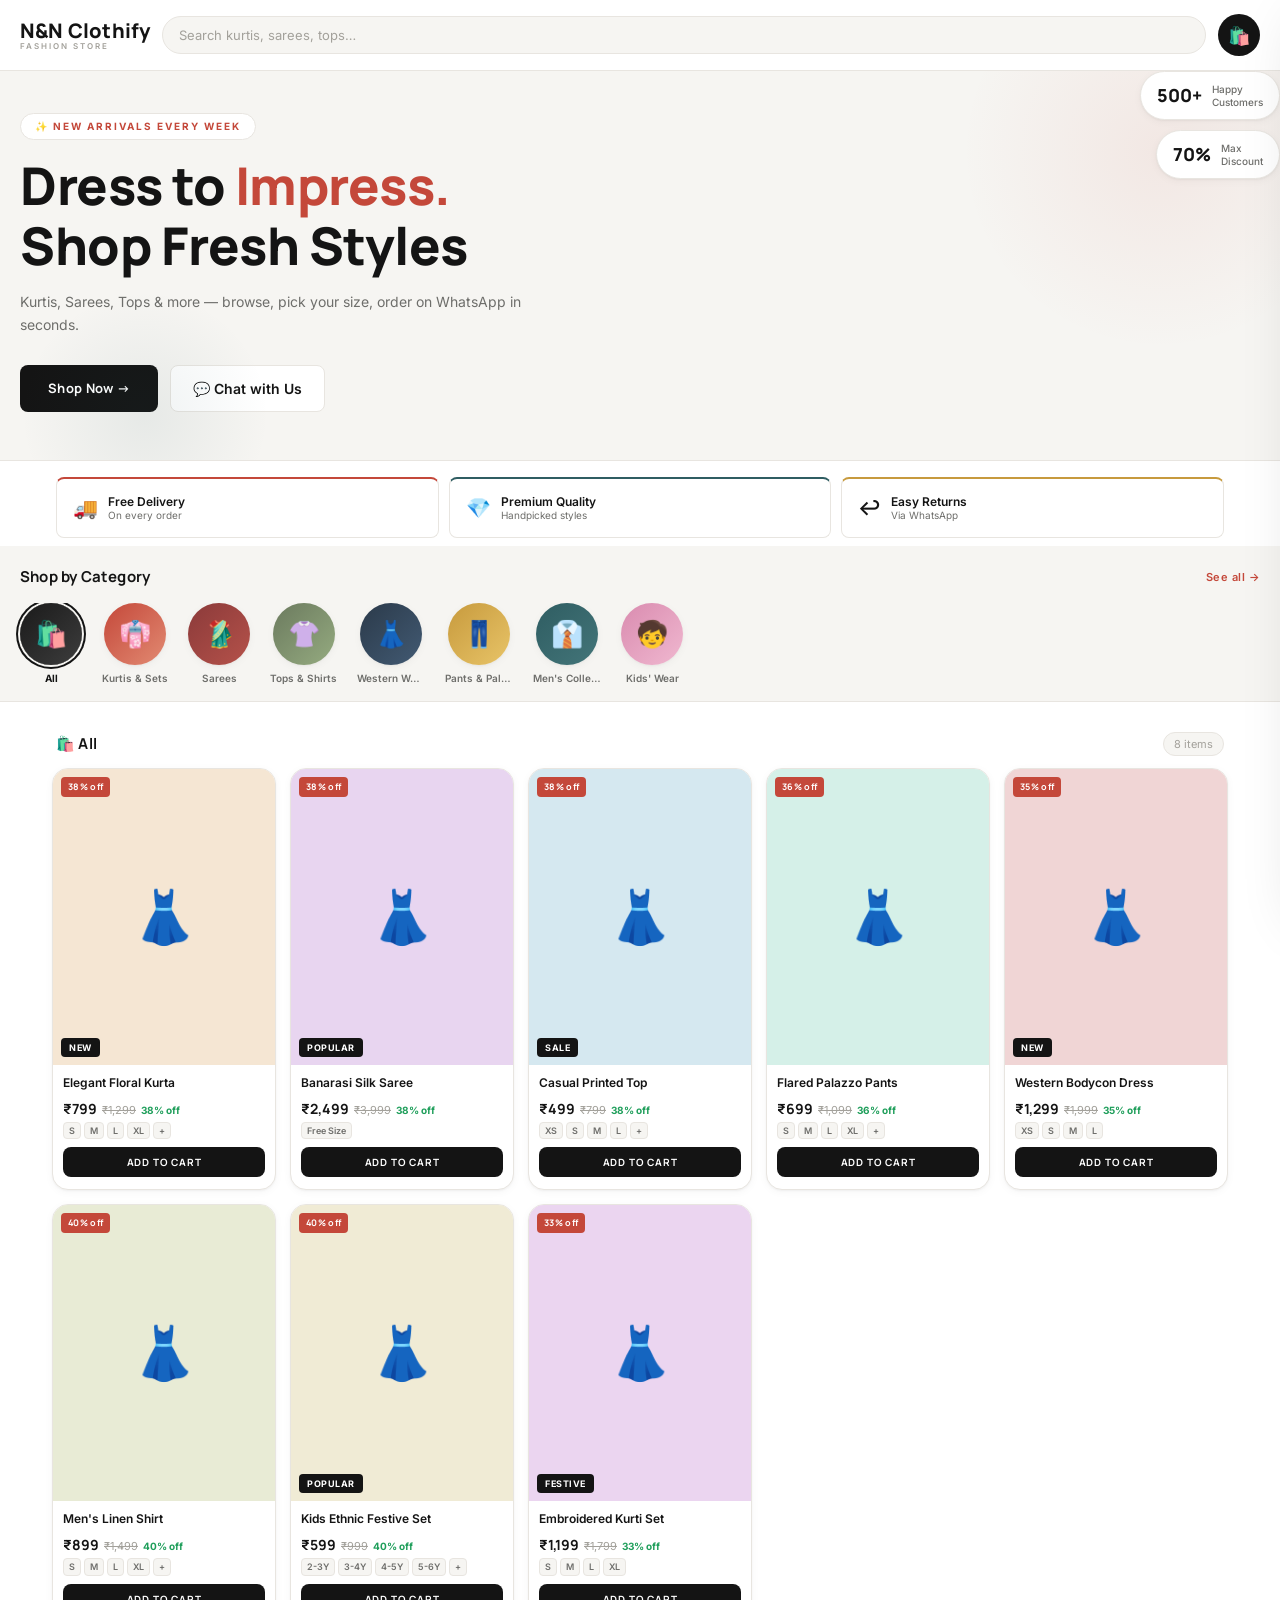
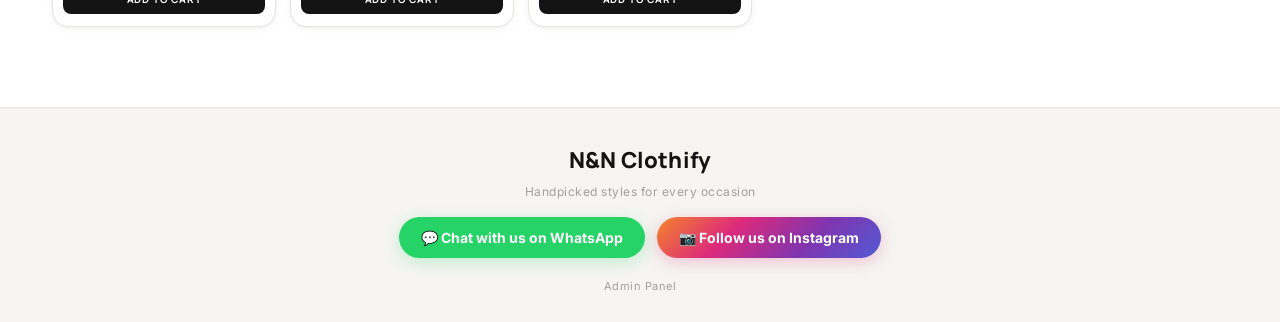
==== commit 03d6b16c: "Switch to editorial light theme and add Instagram footer link Replace the gold/black luxury theme wi" ====
--- a/index.html
+++ b/index.html
@@ -109,9 +109,14 @@
 <footer>
   <div class="footer-logo" id="footer-store-name">N&amp;N Clothify</div>
   <p>Handpicked styles for every occasion</p>
-  <a class="wa-link" id="footer-wa-link" href="https://wa.me/919665768743" target="_blank" rel="noopener">
-    💬 Chat with us on WhatsApp
-  </a>
+  <div class="footer-social-links">
+    <a class="wa-link" id="footer-wa-link" href="https://wa.me/919665768743" target="_blank" rel="noopener">
+      💬 Chat with us on WhatsApp
+    </a>
+    <a class="ig-link" id="footer-ig-link" href="https://www.instagram.com/abayas_and_ethnic_under_budget/" target="_blank" rel="noopener">
+      📷 Follow us on Instagram
+    </a>
+  </div>
   <div class="footer-admin-link"><a href="admin.html">Admin Panel</a></div>
 </footer>
 
--- a/css/style.css
+++ b/css/style.css
@@ -1,52 +1,53 @@
 /* ================================================================
-   N&N CLOTHIFY — Complete Stylesheet
-   Design: Jewel-box indigo header, rangoli-burst categories,
-           warm parchment product grid, hot-pink + saffron accents
-   Fonts:  Poppins (display) + Nunito (body)
+   N&N CLOTHIFY — Clean Editorial Theme (LAAM-inspired)
+   Fonts: Manrope (display) + Inter (body)
    ================================================================ */
 
-@import url('https://fonts.googleapis.com/css2?family=Poppins:wght@400;500;600;700;800&family=Nunito:wght@400;500;600;700&display=swap');
+@import url('https://fonts.googleapis.com/css2?family=Manrope:wght@500;600;700;800&family=Inter:wght@400;500;600;700&display=swap');
 
 /* ---- Tokens ---- */
 :root {
-  /* Palette */
-  --indigo:        #2B0A5E;
-  --indigo-mid:    #4A2090;
-  --indigo-light:  #7B4FBE;
-  --pink:          #FF2D87;
-  --pink-dark:     #CC1F6E;
-  --pink-light:    #FFE6F4;
-  --orange:        #FF6B35;
-  --orange-light:  #FFF3EE;
-  --yellow:        #FFD93D;
-  --green:         #00B37E;
-  --green-light:   #E6FAF4;
-  --red:           #FF3B3B;
+  /* Ink (text) */
+  --ink:           #141414;
+  --ink-mid:       #6E6E6B;
+  --ink-dim:       #A3A19B;
+  --ink-btn-hover: #2B2B2B;
+
+  /* Surfaces */
+  --paper:         #FFFFFF;
+  --paper-alt:     #F6F5F2;
+  --line:          #E8E5E0;
+  --line-soft:     #F0EEE9;
+
+  /* Accent (terracotta/rust) */
+  --accent:        #C4483A;
+  --accent-dark:   #A63A2E;
+  --accent-soft:   #F6E4E0;
+
+  /* Category palette */
+  --teal:          #2F5D62;
+  --mustard:       #C79A3D;
+
+  /* Semantic */
   --wa-green:      #25D366;
-
-  /* Surfaces */
-  --ground:        #F5F0FF;
-  --card:          #FFFFFF;
-  --border:        #EAE2F8;
-
-  /* Text */
-  --text:          #1A0A3C;
-  --text-mid:      #6B5C8A;
-  --text-dim:      #ABA0C4;
+  --wa-green-dark: #1EBD5C;
+  --red:           #D64545;
+  --green:         #1E9E5A;
 
   /* Elevation */
-  --shadow-sm:     0 2px 8px rgba(43,10,94,.08);
-  --shadow-md:     0 4px 20px rgba(43,10,94,.12);
-  --shadow-lg:     0 8px 32px rgba(43,10,94,.18);
+  --shadow-sm:     0 1px 2px rgba(20,20,20,0.04), 0 2px 8px rgba(20,20,20,0.04);
+  --shadow-md:     0 6px 20px rgba(20,20,20,0.08);
+  --shadow-lg:     0 20px 56px rgba(20,20,20,0.14);
+  --shadow-hover:  0 14px 34px rgba(20,20,20,0.10);
 
   /* Shape */
-  --radius:        10px;
+  --radius:        8px;
   --radius-lg:     16px;
   --radius-full:   100px;
 
   /* Type */
-  --font-display:  'Poppins', system-ui, sans-serif;
-  --font-body:     'Nunito', system-ui, sans-serif;
+  --font-display:  'Manrope', system-ui, sans-serif;
+  --font-body:     'Inter', system-ui, sans-serif;
 
   --transition:    0.2s ease;
 }
@@ -56,8 +57,8 @@
 html { scroll-behavior: smooth; }
 body {
   font-family: var(--font-body);
-  background: var(--ground);
-  color: var(--text);
+  background: var(--paper);
+  color: var(--ink);
   font-size: 14px;
   line-height: 1.5;
   -webkit-font-smoothing: antialiased;
@@ -70,7 +71,8 @@
    HEADER
    ================================================================ */
 header {
-  background: var(--indigo);
+  background: var(--paper);
+  border-bottom: 1px solid var(--line);
   position: sticky;
   top: 0;
   z-index: 100;
@@ -83,61 +85,47 @@
   padding: 14px 20px;
 }
 
-.logo {
-  flex-shrink: 0;
-  line-height: 1.1;
-}
+.logo { flex-shrink: 0; line-height: 1.1; }
 .logo-name {
   font-family: var(--font-display);
   font-size: 20px;
   font-weight: 800;
-  background: linear-gradient(90deg, #FF2D87, #FFD93D);
-  -webkit-background-clip: text;
-  -webkit-text-fill-color: transparent;
-  background-clip: text;
-  letter-spacing: -0.3px;
+  color: var(--ink);
+  letter-spacing: 0.2px;
 }
 .logo-tag {
   display: block;
-  font-size: 9px;
+  font-size: 8px;
   font-weight: 600;
-  color: rgba(255,255,255,0.45);
-  letter-spacing: 1.5px;
+  color: var(--ink-dim);
+  letter-spacing: 2px;
   text-transform: uppercase;
 }
 
-.header-search {
-  flex: 1;
-  position: relative;
-}
+.header-search { flex: 1; position: relative; }
 .header-search input {
   width: 100%;
   padding: 10px 16px;
   border-radius: var(--radius-full);
-  border: none;
-  background: rgba(255,255,255,0.12);
-  color: white;
+  border: 1px solid var(--line);
+  background: var(--paper-alt);
+  color: var(--ink);
   font-family: var(--font-body);
   font-size: 13px;
   outline: none;
-  transition: background var(--transition);
-}
-.header-search input::placeholder { color: rgba(255,255,255,0.45); }
-.header-search input:focus { background: rgba(255,255,255,0.2); }
-.search-icon {
-  position: absolute;
-  left: 12px;
-  top: 50%;
-  transform: translateY(-50%);
-  font-size: 15px;
-  pointer-events: none;
-  opacity: .6;
+  transition: border-color var(--transition), background var(--transition);
+}
+.header-search input::placeholder { color: var(--ink-dim); }
+.header-search input:focus {
+  border-color: var(--ink);
+  background: var(--paper);
+  box-shadow: 0 0 0 2px var(--line);
 }
 
 .cart-btn {
   position: relative;
-  background: var(--pink);
-  color: white;
+  background: var(--ink);
+  color: #FFFFFF;
   width: 42px;
   height: 42px;
   border-radius: var(--radius-full);
@@ -146,17 +134,16 @@
   justify-content: center;
   font-size: 18px;
   flex-shrink: 0;
-  transition: background var(--transition), transform var(--transition);
-  box-shadow: 0 4px 12px rgba(255,45,135,.35);
-}
-.cart-btn:hover { background: var(--pink-dark); transform: scale(1.07); }
+  transition: all var(--transition);
+}
+.cart-btn:hover { background: var(--ink-btn-hover); transform: scale(1.06); }
 .cart-count {
   display: none;
   position: absolute;
   top: -4px;
   right: -4px;
-  background: var(--yellow);
-  color: var(--text);
+  background: var(--accent);
+  color: #FFFFFF;
   width: 18px;
   height: 18px;
   border-radius: 50%;
@@ -165,113 +152,115 @@
   font-family: var(--font-display);
   align-items: center;
   justify-content: center;
-  border: 2px solid var(--indigo);
-}
-
+  border: 2px solid var(--paper);
+}
 
 /* ================================================================
    HERO BANNER
    ================================================================ */
 .hero {
-  background: linear-gradient(135deg, var(--indigo) 0%, #5C1A9E 50%, #9B2FBE 100%);
-  padding: 36px 20px 40px;
+  background: var(--paper-alt);
+  padding: 42px 20px 48px;
   position: relative;
   overflow: hidden;
+  border-bottom: 1px solid var(--line);
 }
 .hero::before {
   content: '';
   position: absolute;
-  width: 300px;
-  height: 300px;
-  background: radial-gradient(circle, rgba(255,45,135,.25) 0%, transparent 70%);
-  top: -80px;
-  right: -60px;
+  width: 400px;
+  height: 400px;
+  background: radial-gradient(circle, rgba(196,72,58,0.08) 0%, transparent 70%);
+  top: -120px;
+  right: -80px;
   pointer-events: none;
 }
 .hero::after {
   content: '';
   position: absolute;
-  width: 200px;
-  height: 200px;
-  background: radial-gradient(circle, rgba(255,107,53,.2) 0%, transparent 70%);
-  bottom: -60px;
+  width: 250px;
+  height: 250px;
+  background: radial-gradient(circle, rgba(47,93,98,0.08) 0%, transparent 70%);
+  bottom: -80px;
   left: 20px;
   pointer-events: none;
 }
-.hero-inner {
-  position: relative;
-  max-width: 500px;
-}
+
+.hero-inner { position: relative; max-width: 520px; }
+
 .hero-eyebrow {
   display: inline-flex;
   align-items: center;
   gap: 6px;
-  background: rgba(255,255,255,0.12);
-  border: 1px solid rgba(255,255,255,0.2);
-  color: rgba(255,255,255,0.9);
-  font-size: 11px;
-  font-weight: 700;
-  letter-spacing: 1px;
+  background: var(--paper);
+  border: 1px solid var(--line);
+  color: var(--accent);
+  font-family: var(--font-body);
+  font-size: 10px;
+  font-weight: 700;
+  letter-spacing: 2px;
   text-transform: uppercase;
-  padding: 5px 12px;
+  padding: 5px 14px;
   border-radius: var(--radius-full);
+  margin-bottom: 16px;
+}
+.hero-title {
+  font-family: var(--font-display);
+  font-size: clamp(28px, 7vw, 52px);
+  font-weight: 800;
+  color: var(--ink);
+  line-height: 1.15;
   margin-bottom: 14px;
-}
-.hero-title {
-  font-family: var(--font-display);
-  font-size: clamp(28px, 7vw, 48px);
-  font-weight: 800;
-  color: white;
-  line-height: 1.1;
-  margin-bottom: 10px;
+  letter-spacing: -0.5px;
 }
 .hero-title em {
   font-style: normal;
-  background: linear-gradient(90deg, var(--pink), var(--yellow));
-  -webkit-background-clip: text;
-  -webkit-text-fill-color: transparent;
-  background-clip: text;
+  color: var(--accent);
 }
 .hero-sub {
-  color: rgba(255,255,255,0.65);
+  color: var(--ink-mid);
+  font-family: var(--font-body);
   font-size: 14px;
-  margin-bottom: 24px;
-  line-height: 1.6;
-}
-.hero-actions { display: flex; gap: 10px; flex-wrap: wrap; }
+  margin-bottom: 28px;
+  line-height: 1.7;
+  font-weight: 400;
+}
+.hero-actions { display: flex; gap: 12px; flex-wrap: wrap; }
+
 .hero-btn-primary {
   display: inline-flex;
   align-items: center;
   gap: 6px;
-  background: var(--pink);
-  color: white;
-  padding: 12px 24px;
-  border-radius: var(--radius-full);
-  font-family: var(--font-display);
-  font-size: 14px;
-  font-weight: 700;
-  transition: all var(--transition);
-  box-shadow: 0 6px 20px rgba(255,45,135,.4);
+  background: var(--ink);
+  color: #FFFFFF;
+  padding: 13px 28px;
+  border-radius: var(--radius);
+  font-family: var(--font-display);
+  font-size: 13px;
+  font-weight: 700;
+  letter-spacing: 0.3px;
+  transition: all var(--transition);
 }
 .hero-btn-primary:hover {
-  background: var(--pink-dark);
+  background: var(--ink-btn-hover);
   transform: translateY(-2px);
-  box-shadow: 0 10px 28px rgba(255,45,135,.45);
+  box-shadow: var(--shadow-md);
 }
 .hero-btn-secondary {
   display: inline-flex;
   align-items: center;
   gap: 6px;
-  background: rgba(255,255,255,0.12);
-  color: white;
-  border: 1.5px solid rgba(255,255,255,0.3);
+  background: var(--paper);
+  color: var(--ink);
+  border: 1.5px solid var(--line);
   padding: 12px 22px;
-  border-radius: var(--radius-full);
+  border-radius: var(--radius);
+  font-family: var(--font-body);
   font-size: 14px;
   font-weight: 600;
   transition: all var(--transition);
 }
-.hero-btn-secondary:hover { background: rgba(255,255,255,0.2); }
+.hero-btn-secondary:hover { border-color: var(--ink); }
 
 .hero-badges {
   position: absolute;
@@ -279,35 +268,35 @@
   top: 0;
   display: flex;
   flex-direction: column;
-  gap: 8px;
+  gap: 10px;
   align-items: flex-end;
 }
 .hero-badge-pill {
-  background: rgba(255,255,255,0.15);
-  backdrop-filter: blur(8px);
-  border: 1px solid rgba(255,255,255,0.2);
+  background: var(--paper);
+  border: 1px solid var(--line);
   border-radius: var(--radius-full);
-  padding: 8px 14px;
-  display: flex;
-  align-items: center;
-  gap: 8px;
-  color: white;
+  padding: 10px 16px;
+  display: flex;
+  align-items: center;
+  gap: 10px;
+  color: var(--ink);
+  box-shadow: var(--shadow-sm);
 }
 .hero-badge-pill .badge-num {
   font-family: var(--font-display);
   font-size: 18px;
   font-weight: 800;
-  color: var(--yellow);
+  color: var(--ink);
 }
 .hero-badge-pill .badge-label {
-  font-size: 11px;
-  font-weight: 600;
-  opacity: .8;
+  font-size: 10px;
+  font-weight: 500;
+  color: var(--ink-mid);
   line-height: 1.3;
 }
 
 /* ================================================================
-   PROMO STRIPS (3-card row under hero)
+   PROMO STRIPS
    ================================================================ */
 .promo-strips {
   display: grid;
@@ -318,30 +307,35 @@
   margin: 0 auto;
 }
 .promo-chip {
+  background: var(--paper);
+  border: 1px solid var(--line);
   border-radius: var(--radius);
-  padding: 12px 14px;
+  padding: 14px 16px;
   display: flex;
   align-items: center;
   gap: 10px;
   font-size: 12px;
-  font-weight: 700;
-  color: white;
-}
+  font-weight: 600;
+  color: var(--ink);
+  transition: border-color var(--transition);
+}
+.promo-chip:hover { border-color: var(--ink-dim); }
 .promo-chip-icon { font-size: 20px; flex-shrink: 0; }
 .promo-chip-text { line-height: 1.3; }
-.promo-chip-text small { font-weight: 400; opacity: .8; font-size: 10px; display: block; }
-.promo-chip:nth-child(1) { background: linear-gradient(135deg, #FF2D87, #FF6B35); }
-.promo-chip:nth-child(2) { background: linear-gradient(135deg, #7B2FBE, #4776E6); }
-.promo-chip:nth-child(3) { background: linear-gradient(135deg, #00B37E, #2BC0E4); }
+.promo-chip-text small { font-weight: 400; color: var(--ink-mid); font-size: 10px; display: block; }
+/* accent top edge per chip */
+.promo-chip:nth-child(1) { border-top: 2px solid var(--accent); }
+.promo-chip:nth-child(2) { border-top: 2px solid var(--teal); }
+.promo-chip:nth-child(3) { border-top: 2px solid var(--mustard); }
 
 /* ================================================================
    CATEGORY CIRCLES
    ================================================================ */
 .categories-section {
-  background: white;
+  background: var(--paper-alt);
   padding: 20px 0 16px;
   margin-bottom: 8px;
-  box-shadow: var(--shadow-sm);
+  border-bottom: 1px solid var(--line);
 }
 .categories-header {
   display: flex;
@@ -351,14 +345,16 @@
 }
 .categories-header h2 {
   font-family: var(--font-display);
-  font-size: 16px;
-  font-weight: 700;
-  color: var(--text);
+  font-size: 15px;
+  font-weight: 700;
+  color: var(--ink);
+  letter-spacing: 0.2px;
 }
 .categories-see-all {
-  font-size: 12px;
+  font-size: 11px;
   font-weight: 600;
-  color: var(--pink);
+  color: var(--accent);
+  letter-spacing: 0.5px;
 }
 
 .category-circles {
@@ -382,8 +378,13 @@
   transition: transform var(--transition);
 }
 .cat-circle-item:hover { transform: translateY(-2px); }
-.cat-circle-item.active .cat-circle { box-shadow: 0 0 0 3px white, 0 0 0 5px var(--pink); }
-.cat-circle-item.active .cat-label { color: var(--pink); font-weight: 700; }
+.cat-circle-item.active .cat-circle {
+  box-shadow: 0 0 0 2px var(--paper-alt), 0 0 0 4px var(--ink);
+}
+.cat-circle-item.active .cat-label {
+  color: var(--ink);
+  font-weight: 700;
+}
 
 .cat-circle {
   width: 62px;
@@ -393,14 +394,14 @@
   align-items: center;
   justify-content: center;
   font-size: 26px;
-  box-shadow: var(--shadow-md);
+  box-shadow: var(--shadow-sm);
   transition: box-shadow var(--transition);
 }
 .cat-label {
-  font-family: var(--font-display);
+  font-family: var(--font-body);
   font-size: 10px;
   font-weight: 600;
-  color: var(--text-mid);
+  color: var(--ink-mid);
   text-align: center;
   max-width: 68px;
   line-height: 1.3;
@@ -427,17 +428,18 @@
 }
 .products-title {
   font-family: var(--font-display);
-  font-size: 16px;
-  font-weight: 700;
-  color: var(--text);
+  font-size: 15px;
+  font-weight: 700;
+  color: var(--ink);
+  letter-spacing: 0.2px;
 }
 .products-count {
-  font-size: 12px;
-  color: var(--text-dim);
-  background: white;
+  font-size: 11px;
+  color: var(--ink-dim);
+  background: var(--paper-alt);
   padding: 3px 10px;
   border-radius: var(--radius-full);
-  border: 1px solid var(--border);
+  border: 1px solid var(--line);
 }
 
 .product-grid {
@@ -451,23 +453,24 @@
 
 /* ---- Product Card ---- */
 .product-card {
-  background: var(--card);
+  background: var(--paper);
   border-radius: var(--radius-lg);
   overflow: hidden;
   box-shadow: var(--shadow-sm);
   cursor: pointer;
-  transition: box-shadow var(--transition), transform var(--transition);
-  border: 1px solid var(--border);
+  transition: box-shadow var(--transition), transform var(--transition), border-color var(--transition);
+  border: 1px solid var(--line);
 }
 .product-card:hover {
-  box-shadow: var(--shadow-md);
+  box-shadow: var(--shadow-hover);
   transform: translateY(-3px);
+  border-color: var(--ink-dim);
 }
 
 .card-img-wrap {
   position: relative;
   aspect-ratio: 3/4;
-  background: var(--ground);
+  background: var(--paper-alt);
   overflow: hidden;
 }
 .card-img-wrap img {
@@ -485,62 +488,63 @@
   justify-content: center;
   font-size: 52px;
 }
+
 .card-wishlist {
   position: absolute;
   top: 8px;
   right: 8px;
   width: 30px;
   height: 30px;
-  background: white;
+  background: rgba(255,255,255,0.9);
+  border: 1px solid var(--line);
   border-radius: 50%;
   display: flex;
   align-items: center;
   justify-content: center;
   font-size: 14px;
-  box-shadow: var(--shadow-sm);
   opacity: 0;
   transition: opacity var(--transition);
-  color: var(--text-dim);
+  color: var(--ink-mid);
+  backdrop-filter: blur(4px);
 }
 .product-card:hover .card-wishlist { opacity: 1; }
-.card-wishlist:hover { color: var(--pink); }
+.card-wishlist:hover { color: var(--accent); border-color: var(--accent); }
 
 .card-discount-chip {
   position: absolute;
   top: 8px;
   left: 8px;
-  background: var(--indigo);
-  color: white;
-  font-family: var(--font-display);
-  font-size: 10px;
+  background: var(--accent);
+  color: #FFFFFF;
+  font-family: var(--font-display);
+  font-size: 9px;
   font-weight: 700;
   padding: 3px 7px;
-  border-radius: var(--radius-full);
+  border-radius: 4px;
+  letter-spacing: 0.3px;
 }
 .card-badge-chip {
   position: absolute;
   bottom: 8px;
   left: 8px;
-  background: var(--pink);
-  color: white;
-  font-family: var(--font-display);
+  background: var(--ink);
+  color: #FFFFFF;
+  font-family: var(--font-body);
   font-size: 9px;
   font-weight: 700;
   padding: 3px 8px;
-  border-radius: var(--radius-full);
-  letter-spacing: 0.3px;
+  border-radius: 4px;
+  letter-spacing: 0.5px;
   text-transform: uppercase;
 }
 
-.card-body {
-  padding: 10px 10px 12px;
-}
+.card-body { padding: 10px 10px 12px; }
 .card-name {
-  font-family: var(--font-display);
+  font-family: var(--font-body);
   font-size: 12px;
   font-weight: 600;
-  color: var(--text);
-  margin-bottom: 5px;
+  color: var(--ink);
+  margin-bottom: 6px;
   display: -webkit-box;
   -webkit-line-clamp: 2;
   -webkit-box-orient: vertical;
@@ -557,16 +561,16 @@
 .card-price {
   font-family: var(--font-display);
   font-size: 14px;
-  font-weight: 800;
-  color: var(--text);
+  font-weight: 700;
+  color: var(--ink);
 }
 .card-mrp {
   font-size: 11px;
-  color: var(--text-dim);
+  color: var(--ink-dim);
   text-decoration: line-through;
 }
 .card-off {
-  font-size: 11px;
+  font-size: 10px;
   font-weight: 700;
   color: var(--green);
 }
@@ -574,57 +578,34 @@
 .card-sizes {
   display: flex;
   gap: 3px;
-  margin-bottom: 6px;
+  margin-bottom: 8px;
   flex-wrap: wrap;
 }
 .card-sizes span {
   font-size: 9px;
   font-weight: 600;
-  color: var(--text-mid);
-  background: var(--ground);
-  border: 1px solid var(--border);
+  color: var(--ink-mid);
+  background: var(--paper-alt);
+  border: 1px solid var(--line);
   padding: 1px 5px;
   border-radius: 4px;
-}
-
-.card-delivery {
-  font-size: 11px;
-  font-weight: 600;
-  color: var(--green);
-  margin-bottom: 8px;
-  display: flex;
-  align-items: center;
-  gap: 3px;
 }
 
 .card-add-btn {
   width: 100%;
   padding: 8px 0;
-  background: linear-gradient(90deg, var(--indigo), var(--indigo-mid));
-  color: white;
+  background: var(--ink);
+  color: #FFFFFF;
   border-radius: var(--radius);
   font-family: var(--font-display);
-  font-size: 11px;
-  font-weight: 700;
-  letter-spacing: 0.3px;
+  font-size: 10px;
+  font-weight: 700;
+  letter-spacing: 0.8px;
+  text-transform: uppercase;
   transition: all var(--transition);
 }
 .card-add-btn:hover {
-  background: linear-gradient(90deg, var(--pink), var(--pink-dark));
-  transform: none;
-}
-
-/* ---- Loading skeleton ---- */
-.skeleton {
-  background: linear-gradient(90deg, var(--border) 25%, #EDE6FF 50%, var(--border) 75%);
-  background-size: 200% 100%;
-  animation: shimmer 1.4s infinite;
-  border-radius: var(--radius-lg);
-}
-.skeleton-card { aspect-ratio: 3/4; }
-@keyframes shimmer {
-  0%   { background-position: 200% 0; }
-  100% { background-position: -200% 0; }
+  background: var(--ink-btn-hover);
 }
 
 /* ---- Empty state ---- */
@@ -632,12 +613,12 @@
   grid-column: 1 / -1;
   text-align: center;
   padding: 64px 20px;
-  color: var(--text-dim);
+  color: var(--ink-dim);
 }
 .empty-state .empty-icon { font-size: 52px; display: block; margin-bottom: 14px; }
-.empty-state p { font-size: 15px; margin-bottom: 6px; color: var(--text-mid); }
+.empty-state p { font-size: 15px; margin-bottom: 6px; color: var(--ink-mid); }
 .empty-state small { font-size: 13px; }
-.empty-state a { color: var(--pink); font-weight: 600; }
+.empty-state a { color: var(--accent); font-weight: 600; }
 
 /* ================================================================
    CART PANEL
@@ -646,7 +627,7 @@
   display: none;
   position: fixed;
   inset: 0;
-  background: rgba(26,10,60,.45);
+  background: rgba(20,20,20,0.5);
   z-index: 200;
   backdrop-filter: blur(2px);
 }
@@ -658,41 +639,45 @@
   top: 0;
   height: 100vh;
   width: min(420px, 100vw);
-  background: white;
+  background: var(--paper);
   z-index: 201;
   display: flex;
   flex-direction: column;
   transition: right 0.3s cubic-bezier(0.4,0,0.2,1);
-  box-shadow: -8px 0 40px rgba(26,10,60,.2);
+  box-shadow: var(--shadow-lg);
+  border-left: 1px solid var(--line);
 }
 .cart-panel.open { right: 0; }
 
 .cart-header {
   padding: 20px 24px;
-  background: var(--indigo);
+  background: var(--paper-alt);
+  border-bottom: 1px solid var(--line);
   display: flex;
   align-items: center;
   justify-content: space-between;
 }
 .cart-header h2 {
   font-family: var(--font-display);
-  font-size: 18px;
-  font-weight: 700;
-  color: white;
+  font-size: 16px;
+  font-weight: 700;
+  color: var(--ink);
+  letter-spacing: 0.2px;
 }
 .close-btn {
   width: 34px;
   height: 34px;
-  background: rgba(255,255,255,0.15);
+  background: var(--paper);
+  border: 1px solid var(--line);
   border-radius: 50%;
   font-size: 15px;
-  color: white;
-  display: flex;
-  align-items: center;
-  justify-content: center;
-  transition: background var(--transition);
-}
-.close-btn:hover { background: rgba(255,255,255,0.25); }
+  color: var(--ink-mid);
+  display: flex;
+  align-items: center;
+  justify-content: center;
+  transition: all var(--transition);
+}
+.close-btn:hover { border-color: var(--ink); color: var(--ink); }
 
 .cart-body { flex: 1; overflow-y: auto; padding: 16px 20px; }
 
@@ -702,7 +687,7 @@
   align-items: center;
   justify-content: center;
   height: 220px;
-  color: var(--text-dim);
+  color: var(--ink-dim);
   gap: 10px;
 }
 .cart-empty span { font-size: 48px; }
@@ -712,7 +697,7 @@
   display: flex;
   gap: 12px;
   padding: 14px 0;
-  border-bottom: 1px solid var(--border);
+  border-bottom: 1px solid var(--line);
   position: relative;
 }
 .cart-item-img {
@@ -720,8 +705,9 @@
   height: 84px;
   border-radius: 8px;
   overflow: hidden;
-  background: var(--ground);
+  background: var(--paper-alt);
   flex-shrink: 0;
+  border: 1px solid var(--line);
 }
 .cart-item-img img { width: 100%; height: 100%; object-fit: cover; }
 .demo-img-small {
@@ -733,28 +719,36 @@
   font-size: 28px;
 }
 .cart-item-info { flex: 1; min-width: 0; }
-.cart-item-name { font-size: 13px; font-weight: 600; margin-bottom: 4px; }
-.cart-item-price { font-size: 14px; font-weight: 800; color: var(--pink); margin-bottom: 8px; }
+.cart-item-name { font-size: 13px; font-weight: 600; margin-bottom: 4px; color: var(--ink); }
+.cart-item-price {
+  font-size: 14px;
+  font-weight: 700;
+  margin-bottom: 8px;
+  color: var(--ink);
+  display: inline-block;
+}
 .cart-item-qty { display: flex; align-items: center; gap: 10px; }
 .cart-item-qty button {
   width: 28px;
   height: 28px;
   border-radius: 50%;
-  background: var(--ground);
+  background: var(--paper-alt);
+  border: 1px solid var(--line);
   font-size: 16px;
   font-weight: 600;
-  transition: background var(--transition);
-  display: flex;
-  align-items: center;
-  justify-content: center;
-}
-.cart-item-qty button:hover { background: var(--pink-light); }
-.cart-item-qty span { font-size: 14px; font-weight: 700; min-width: 20px; text-align: center; }
+  transition: all var(--transition);
+  display: flex;
+  align-items: center;
+  justify-content: center;
+  color: var(--ink);
+}
+.cart-item-qty button:hover { border-color: var(--ink); }
+.cart-item-qty span { font-size: 14px; font-weight: 700; min-width: 20px; text-align: center; color: var(--ink); }
 .cart-item-remove {
   position: absolute;
   top: 14px;
   right: 0;
-  color: var(--text-dim);
+  color: var(--ink-dim);
   font-size: 13px;
   padding: 4px;
   transition: color var(--transition);
@@ -763,8 +757,8 @@
 
 .cart-footer {
   padding: 18px 20px;
-  border-top: 2px solid var(--border);
-  background: white;
+  border-top: 1px solid var(--line);
+  background: var(--paper-alt);
 }
 .cart-total-row {
   display: flex;
@@ -772,34 +766,32 @@
   align-items: center;
   margin-bottom: 14px;
 }
-.cart-total-label { font-size: 14px; color: var(--text-mid); font-weight: 600; }
+.cart-total-label { font-size: 13px; color: var(--ink-mid); font-weight: 500; }
 .cart-total-amount {
   font-family: var(--font-display);
-  font-size: 24px;
+  font-size: 22px;
   font-weight: 800;
-  color: var(--text);
+  color: var(--ink);
 }
 
 .checkout-btn {
   width: 100%;
   padding: 14px;
-  background: linear-gradient(90deg, var(--wa-green), #1EBD5C);
+  background: var(--wa-green);
   color: white;
   border-radius: var(--radius-lg);
   font-family: var(--font-display);
-  font-size: 15px;
-  font-weight: 700;
+  font-size: 14px;
+  font-weight: 700;
+  letter-spacing: 0.3px;
   display: flex;
   align-items: center;
   justify-content: center;
   gap: 8px;
   transition: all var(--transition);
-  box-shadow: 0 6px 20px rgba(37,211,102,.35);
-}
-.checkout-btn:hover {
-  transform: translateY(-1px);
-  box-shadow: 0 10px 28px rgba(37,211,102,.4);
-}
+  box-shadow: 0 6px 20px rgba(37,211,102,.25);
+}
+.checkout-btn:hover { background: var(--wa-green-dark); transform: translateY(-1px); box-shadow: 0 10px 28px rgba(37,211,102,.32); }
 
 /* ================================================================
    PRODUCT DETAIL MODAL
@@ -808,7 +800,7 @@
   display: none;
   position: fixed;
   inset: 0;
-  background: rgba(26,10,60,.6);
+  background: rgba(20,20,20,0.55);
   z-index: 300;
   align-items: flex-end;
   justify-content: center;
@@ -818,8 +810,9 @@
 .modal-overlay.open { display: flex; }
 
 .product-modal {
-  background: white;
+  background: var(--paper);
   border-radius: 20px 20px 0 0;
+  border-top: 1px solid var(--line);
   width: 100%;
   max-width: 540px;
   max-height: 92vh;
@@ -840,41 +833,83 @@
   width: 36px;
   height: 36px;
   border-radius: 50%;
-  background: var(--ground);
+  background: var(--paper);
+  border: 1px solid var(--line);
   font-size: 14px;
   display: flex;
   align-items: center;
   justify-content: center;
   cursor: pointer;
   z-index: 1;
-  transition: background var(--transition);
-  color: var(--text-mid);
-}
-.modal-close:hover { background: var(--pink-light); color: var(--pink); }
-
-.modal-img { width: 100%; aspect-ratio: 4/3; background: var(--ground); overflow: hidden; clear: both; }
-.modal-img img { width: 100%; height: 100%; object-fit: cover; }
-.modal-demo-img { width: 100%; height: 100%; display: flex; align-items: center; justify-content: center; font-size: 80px; }
+  transition: all var(--transition);
+  color: var(--ink-mid);
+  box-shadow: var(--shadow-sm);
+}
+.modal-close:hover { border-color: var(--ink); color: var(--ink); }
+
+.modal-img { width: 100%; aspect-ratio: 3/4; background: var(--paper-alt); overflow: hidden; clear: both; }
+.modal-img img { width: 100%; height: 100%; object-fit: contain; }
+.modal-demo-img { width: 100%; aspect-ratio: 4/3; display: flex; align-items: center; justify-content: center; font-size: 80px; background: var(--paper-alt); }
+
+/* ---- Image Gallery ---- */
+.modal-gallery { width: 100%; background: var(--paper-alt); }
+.modal-gallery-main {
+  width: 100%;
+  aspect-ratio: 3/4;
+  overflow: hidden;
+  position: relative;
+}
+.modal-gallery-main img {
+  width: 100%;
+  height: 100%;
+  object-fit: contain;
+  transition: opacity 0.2s;
+}
+.modal-thumbs {
+  display: flex;
+  gap: 4px;
+  padding: 6px;
+  background: var(--paper);
+  overflow-x: auto;
+  scrollbar-width: none;
+}
+.modal-thumbs::-webkit-scrollbar { display: none; }
+.modal-thumb {
+  flex-shrink: 0;
+  width: 64px;
+  height: 64px;
+  border-radius: 6px;
+  overflow: hidden;
+  border: 2px solid var(--line);
+  cursor: pointer;
+  padding: 0;
+  background: var(--paper-alt);
+  transition: border-color 0.2s;
+}
+.modal-thumb img { width: 100%; height: 100%; object-fit: cover; }
+.modal-thumb.active { border-color: var(--ink); }
+.modal-thumb:hover { border-color: var(--ink-dim); }
 
 .modal-info { padding: 18px 22px 32px; }
 .modal-badge {
   display: inline-block;
-  background: var(--pink-light);
-  color: var(--pink-dark);
-  font-size: 10px;
+  background: var(--ink);
+  color: #FFFFFF;
+  font-size: 9px;
   font-weight: 700;
   padding: 3px 10px;
-  border-radius: var(--radius-full);
+  border-radius: 4px;
   margin-bottom: 10px;
   text-transform: uppercase;
-  letter-spacing: 0.5px;
+  letter-spacing: 1px;
 }
 .modal-name {
   font-family: var(--font-display);
-  font-size: 20px;
-  font-weight: 700;
+  font-size: 19px;
+  font-weight: 800;
   margin-bottom: 10px;
-  color: var(--text);
+  color: var(--ink);
+  letter-spacing: 0.1px;
 }
 .modal-price {
   display: flex;
@@ -883,63 +918,70 @@
   margin-bottom: 14px;
   flex-wrap: wrap;
 }
-.modal-price-main { font-family: var(--font-display); font-size: 24px; font-weight: 800; color: var(--text); }
-.modal-price-mrp { font-size: 15px; color: var(--text-dim); text-decoration: line-through; }
+.modal-price-main {
+  font-family: var(--font-display);
+  font-size: 24px;
+  font-weight: 800;
+  color: var(--ink);
+}
+.modal-price-mrp { font-size: 15px; color: var(--ink-dim); text-decoration: line-through; }
 .modal-price-discount {
-  font-size: 13px;
+  font-size: 12px;
   font-weight: 700;
   color: var(--green);
-  background: var(--green-light);
+  background: rgba(30,158,90,0.12);
   padding: 2px 8px;
   border-radius: var(--radius-full);
 }
-.modal-desc { font-size: 14px; color: var(--text-mid); line-height: 1.7; margin-bottom: 18px; }
+.modal-desc { font-size: 13px; color: var(--ink-mid); line-height: 1.7; margin-bottom: 18px; }
 
 .modal-sizes { margin-bottom: 20px; }
 .modal-sizes-label {
-  font-size: 11px;
+  font-size: 10px;
   font-weight: 700;
   text-transform: uppercase;
-  letter-spacing: 0.8px;
-  color: var(--text-mid);
+  letter-spacing: 1.2px;
+  color: var(--ink-dim);
   margin-bottom: 10px;
 }
 .modal-sizes-grid { display: flex; gap: 8px; flex-wrap: wrap; }
 .size-btn {
   padding: 7px 14px;
-  border: 1.5px solid var(--border);
+  border: 1.5px solid var(--line);
   border-radius: var(--radius);
-  font-size: 13px;
+  font-size: 12px;
   font-weight: 600;
   cursor: pointer;
   transition: all 0.15s;
-  background: white;
-  color: var(--text);
-}
-.size-btn:hover { border-color: var(--pink); color: var(--pink); }
-.size-btn.active { border-color: var(--indigo); background: var(--indigo); color: white; }
+  background: var(--paper-alt);
+  color: var(--ink-mid);
+}
+.size-btn:hover { border-color: var(--ink-dim); color: var(--ink); }
+.size-btn.active { border-color: var(--ink); background: var(--ink); color: #FFFFFF; font-weight: 700; }
 
 .modal-actions { display: flex; flex-direction: column; gap: 10px; }
 .modal-add-btn {
   width: 100%;
   padding: 14px;
-  background: linear-gradient(90deg, var(--indigo), var(--indigo-mid));
-  color: white;
+  background: var(--ink);
+  color: #FFFFFF;
   border-radius: var(--radius-lg);
   font-family: var(--font-display);
-  font-size: 15px;
-  font-weight: 700;
+  font-size: 14px;
+  font-weight: 700;
+  letter-spacing: 0.3px;
   cursor: pointer;
   transition: all var(--transition);
 }
-.modal-add-btn:hover { background: linear-gradient(90deg, var(--pink), var(--pink-dark)); }
+.modal-add-btn:hover { background: var(--ink-btn-hover); box-shadow: var(--shadow-md); }
+
 .modal-wa-btn {
   width: 100%;
   padding: 14px;
-  background: linear-gradient(90deg, var(--wa-green), #1EBD5C);
+  background: var(--wa-green);
   color: white;
   border-radius: var(--radius-lg);
-  font-family: var(--font-display);
+  font-family: var(--font-body);
   font-size: 15px;
   font-weight: 700;
   cursor: pointer;
@@ -948,9 +990,9 @@
   justify-content: center;
   gap: 8px;
   transition: all var(--transition);
-  box-shadow: 0 4px 16px rgba(37,211,102,.3);
-}
-.modal-wa-btn:hover { transform: translateY(-1px); box-shadow: 0 8px 24px rgba(37,211,102,.35); }
+  box-shadow: 0 4px 16px rgba(37,211,102,.2);
+}
+.modal-wa-btn:hover { background: var(--wa-green-dark); transform: translateY(-1px); box-shadow: 0 8px 24px rgba(37,211,102,.28); }
 
 /* ================================================================
    ORDER FORM OVERLAY
@@ -959,7 +1001,7 @@
   display: none;
   position: fixed;
   inset: 0;
-  background: rgba(26,10,60,.6);
+  background: rgba(20,20,20,0.55);
   z-index: 300;
   align-items: center;
   justify-content: center;
@@ -969,7 +1011,8 @@
 .order-form-overlay.open { display: flex; }
 
 .order-form {
-  background: white;
+  background: var(--paper);
+  border: 1px solid var(--line);
   border-radius: var(--radius-lg);
   padding: 28px 28px 24px;
   width: min(460px, 100%);
@@ -979,21 +1022,22 @@
 }
 .order-form h2 {
   font-family: var(--font-display);
-  font-size: 20px;
-  font-weight: 700;
-  color: var(--text);
+  font-size: 19px;
+  font-weight: 800;
+  color: var(--ink);
   margin-bottom: 4px;
-}
-.order-form p { font-size: 13px; color: var(--text-mid); margin-bottom: 22px; }
+  letter-spacing: 0.1px;
+}
+.order-form p { font-size: 13px; color: var(--ink-mid); margin-bottom: 22px; }
 
 .form-group { margin-bottom: 16px; }
 .form-group label {
   display: block;
-  font-size: 11px;
+  font-size: 10px;
   font-weight: 700;
   text-transform: uppercase;
-  letter-spacing: 0.7px;
-  color: var(--text-mid);
+  letter-spacing: 1px;
+  color: var(--ink-dim);
   margin-bottom: 7px;
 }
 .form-group input,
@@ -1001,39 +1045,43 @@
 .form-group textarea {
   width: 100%;
   padding: 11px 14px;
-  border: 1.5px solid var(--border);
+  border: 1.5px solid var(--line);
   border-radius: var(--radius);
   font-family: var(--font-body);
   font-size: 14px;
-  color: var(--text);
-  background: var(--ground);
-  transition: border-color var(--transition);
+  color: var(--ink);
+  background: var(--paper-alt);
+  transition: border-color var(--transition), box-shadow var(--transition);
   outline: none;
 }
 .form-group input:focus,
 .form-group select:focus,
-.form-group textarea:focus { border-color: var(--pink); background: white; }
+.form-group textarea:focus {
+  border-color: var(--ink);
+  box-shadow: 0 0 0 2px var(--line);
+}
 .form-group textarea { resize: vertical; min-height: 80px; }
 
 .form-actions { display: flex; gap: 10px; margin-top: 20px; }
 .btn-cancel {
   flex: 1;
   padding: 12px;
-  background: var(--ground);
+  background: var(--paper-alt);
+  border: 1px solid var(--line);
   border-radius: var(--radius);
-  font-size: 14px;
+  font-size: 13px;
   font-weight: 600;
-  color: var(--text-mid);
-  transition: background var(--transition);
-}
-.btn-cancel:hover { background: var(--border); }
+  color: var(--ink-mid);
+  transition: all var(--transition);
+}
+.btn-cancel:hover { border-color: var(--ink-dim); color: var(--ink); }
 .btn-whatsapp {
   flex: 2;
   padding: 12px;
   background: var(--wa-green);
   color: white;
   border-radius: var(--radius);
-  font-family: var(--font-display);
+  font-family: var(--font-body);
   font-size: 14px;
   font-weight: 700;
   display: flex;
@@ -1041,9 +1089,9 @@
   justify-content: center;
   gap: 6px;
   transition: background var(--transition);
-  box-shadow: 0 4px 14px rgba(37,211,102,.3);
-}
-.btn-whatsapp:hover { background: #1EBD5C; }
+  box-shadow: 0 4px 14px rgba(37,211,102,.25);
+}
+.btn-whatsapp:hover { background: var(--wa-green-dark); }
 
 /* ================================================================
    SUCCESS OVERLAY
@@ -1052,7 +1100,7 @@
   display: none;
   position: fixed;
   inset: 0;
-  background: rgba(26,10,60,.6);
+  background: rgba(20,20,20,0.55);
   z-index: 400;
   align-items: center;
   justify-content: center;
@@ -1061,7 +1109,8 @@
 .success-overlay.open { display: flex; }
 
 .success-box {
-  background: white;
+  background: var(--paper);
+  border: 1px solid var(--line);
   border-radius: var(--radius-lg);
   padding: 40px 32px;
   text-align: center;
@@ -1078,22 +1127,23 @@
 .success-box h2 {
   font-family: var(--font-display);
   font-size: 22px;
-  font-weight: 700;
+  font-weight: 800;
   margin-bottom: 8px;
-  color: var(--text);
-}
-.success-box p { font-size: 14px; color: var(--text-mid); margin-bottom: 24px; line-height: 1.6; }
+  color: var(--ink);
+}
+.success-box p { font-size: 14px; color: var(--ink-mid); margin-bottom: 24px; line-height: 1.6; }
 .success-box button {
   padding: 12px 32px;
-  background: linear-gradient(90deg, var(--indigo), var(--indigo-mid));
-  color: white;
+  background: var(--ink);
+  color: #FFFFFF;
   border-radius: var(--radius-full);
   font-family: var(--font-display);
-  font-size: 14px;
-  font-weight: 700;
-  transition: all var(--transition);
-}
-.success-box button:hover { background: linear-gradient(90deg, var(--pink), var(--pink-dark)); }
+  font-size: 13px;
+  font-weight: 700;
+  letter-spacing: 0.3px;
+  transition: all var(--transition);
+}
+.success-box button:hover { background: var(--ink-btn-hover); }
 
 /* ================================================================
    TOAST
@@ -1103,11 +1153,12 @@
   bottom: 24px;
   left: 50%;
   transform: translateX(-50%) translateY(20px);
-  background: var(--indigo);
-  color: white;
+  background: var(--ink);
+  border: 1px solid var(--ink);
+  color: #FFFFFF;
   padding: 10px 20px;
   border-radius: var(--radius-full);
-  font-family: var(--font-display);
+  font-family: var(--font-body);
   font-size: 13px;
   font-weight: 600;
   opacity: 0;
@@ -1123,7 +1174,8 @@
    FOOTER
    ================================================================ */
 footer {
-  background: var(--indigo);
+  background: var(--paper-alt);
+  border-top: 1px solid var(--line);
   padding: 36px 24px 28px;
   text-align: center;
 }
@@ -1131,13 +1183,11 @@
   font-family: var(--font-display);
   font-size: 22px;
   font-weight: 800;
-  background: linear-gradient(90deg, #FF2D87, #FFD93D);
-  -webkit-background-clip: text;
-  -webkit-text-fill-color: transparent;
-  background-clip: text;
+  color: var(--ink);
   margin-bottom: 6px;
-}
-footer p { font-size: 13px; color: rgba(255,255,255,0.45); margin-bottom: 14px; }
+  letter-spacing: 0.2px;
+}
+footer p { font-size: 12px; color: var(--ink-dim); margin-bottom: 16px; letter-spacing: 0.5px; }
 footer .wa-link {
   display: inline-flex;
   align-items: center;
@@ -1146,22 +1196,37 @@
   color: white;
   padding: 10px 22px;
   border-radius: var(--radius-full);
-  font-family: var(--font-display);
+  font-family: var(--font-body);
   font-size: 14px;
   font-weight: 700;
   transition: all var(--transition);
-  box-shadow: 0 4px 16px rgba(37,211,102,.3);
-}
-footer .wa-link:hover { background: #1EBD5C; transform: translateY(-1px); }
-.footer-admin-link {
-  margin-top: 20px;
-  font-size: 11px;
-}
-.footer-admin-link a {
-  color: rgba(255,255,255,0.2);
-  transition: color var(--transition);
-}
-.footer-admin-link a:hover { color: rgba(255,255,255,0.5); }
+  box-shadow: 0 4px 16px rgba(37,211,102,.25);
+}
+footer .wa-link:hover { background: var(--wa-green-dark); transform: translateY(-1px); }
+.footer-social-links {
+  display: flex;
+  flex-wrap: wrap;
+  justify-content: center;
+  gap: 12px;
+}
+footer .ig-link {
+  display: inline-flex;
+  align-items: center;
+  gap: 6px;
+  background: linear-gradient(135deg,#f58529,#dd2a7b,#8134af,#515bd4);
+  color: white;
+  padding: 10px 22px;
+  border-radius: var(--radius-full);
+  font-family: var(--font-body);
+  font-size: 14px;
+  font-weight: 700;
+  transition: all var(--transition);
+  box-shadow: 0 4px 16px rgba(221,42,123,.25);
+}
+footer .ig-link:hover { filter: brightness(1.08); transform: translateY(-1px); }
+.footer-admin-link { margin-top: 20px; font-size: 11px; }
+.footer-admin-link a { color: var(--ink-dim); transition: color var(--transition); letter-spacing: 0.5px; }
+.footer-admin-link a:hover { color: var(--ink); }
 
 /* ================================================================
    RESPONSIVE
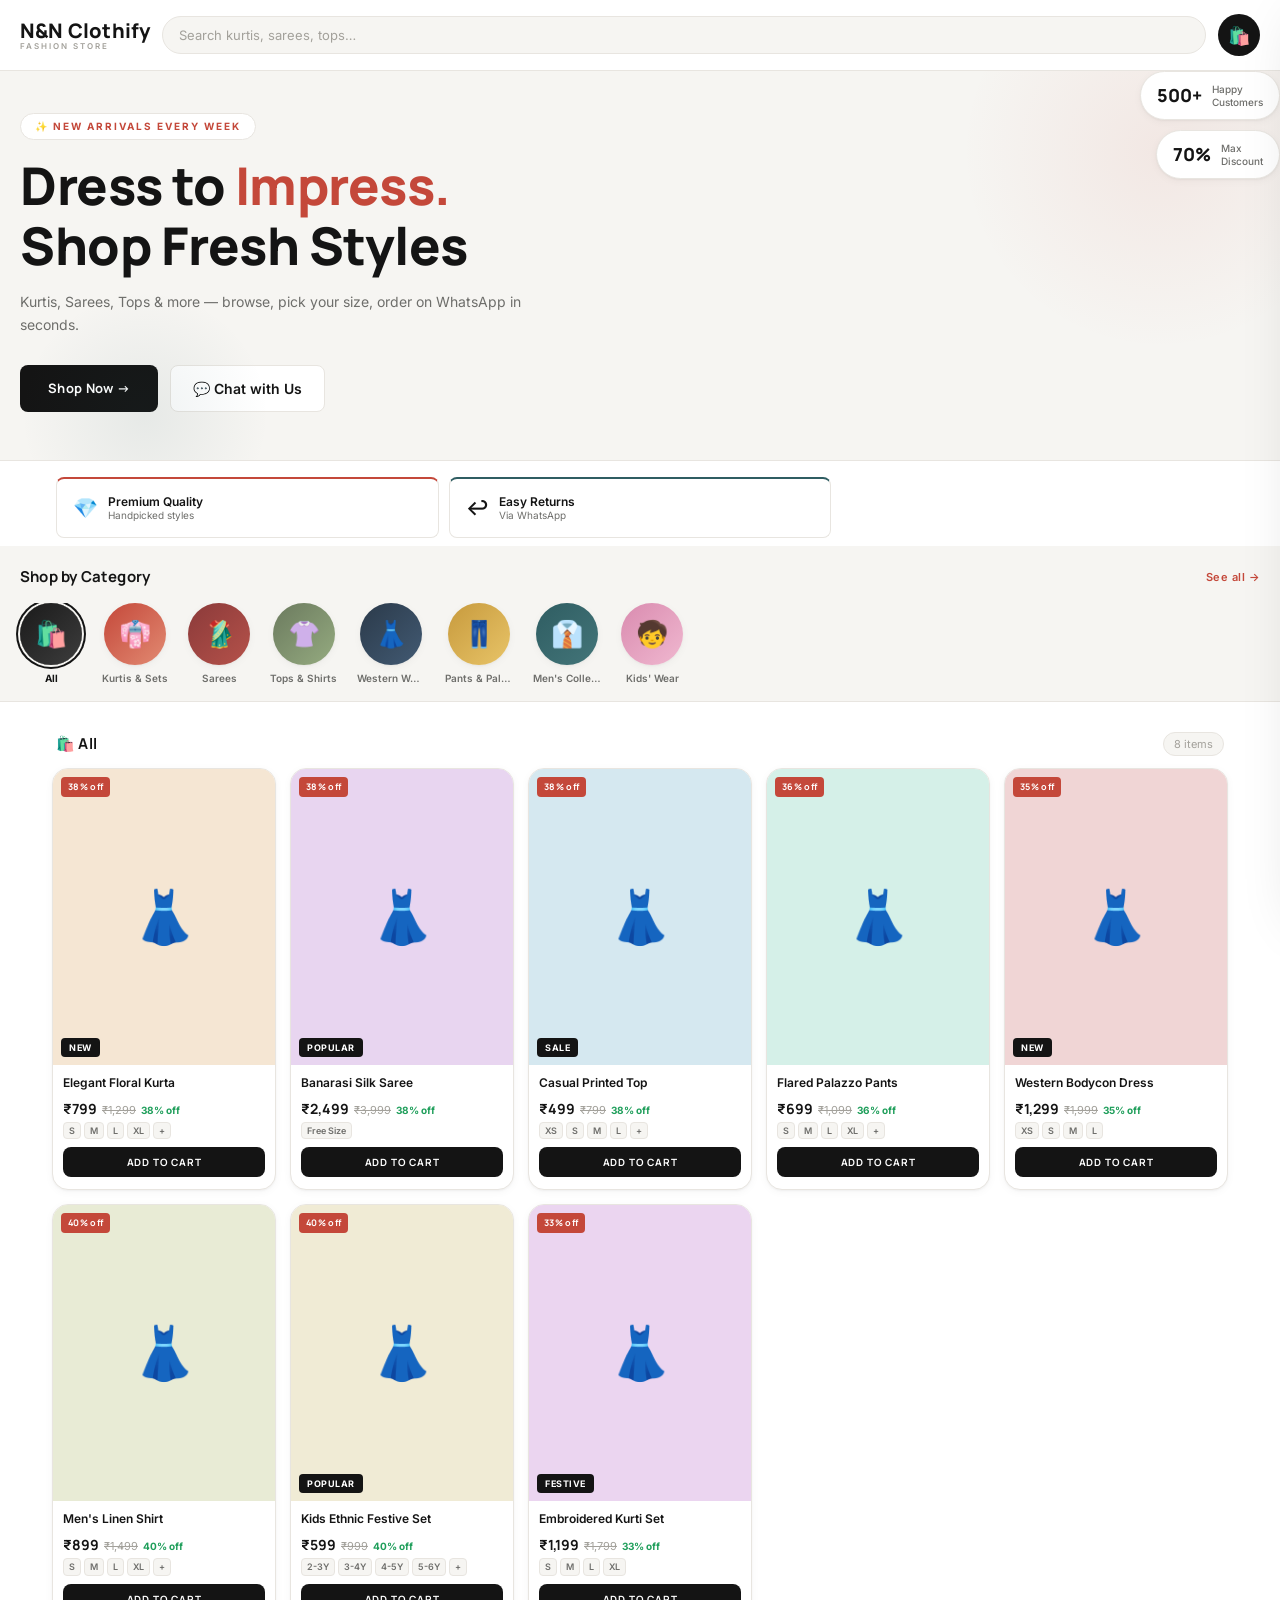
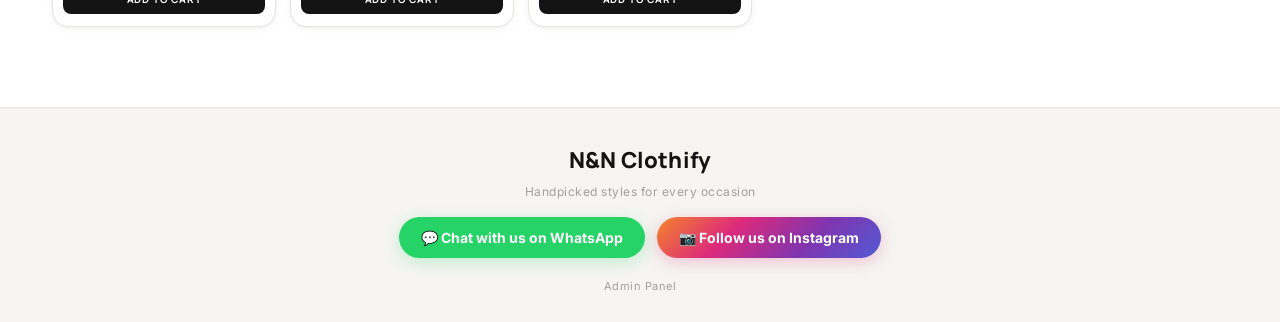
==== commit 67c7ffd6: "Remove Free Delivery promo chip Co-Authored-By: Claude Sonnet 5 <noreply@anthropic.com>" ====
--- a/index.html
+++ b/index.html
@@ -64,10 +64,6 @@
 ================================================================ -->
 <div class="promo-strips">
   <div class="promo-chip">
-    <span class="promo-chip-icon">🚚</span>
-    <div class="promo-chip-text">Free Delivery<small>On every order</small></div>
-  </div>
-  <div class="promo-chip">
     <span class="promo-chip-icon">💎</span>
     <div class="promo-chip-text">Premium Quality<small>Handpicked styles</small></div>
   </div>
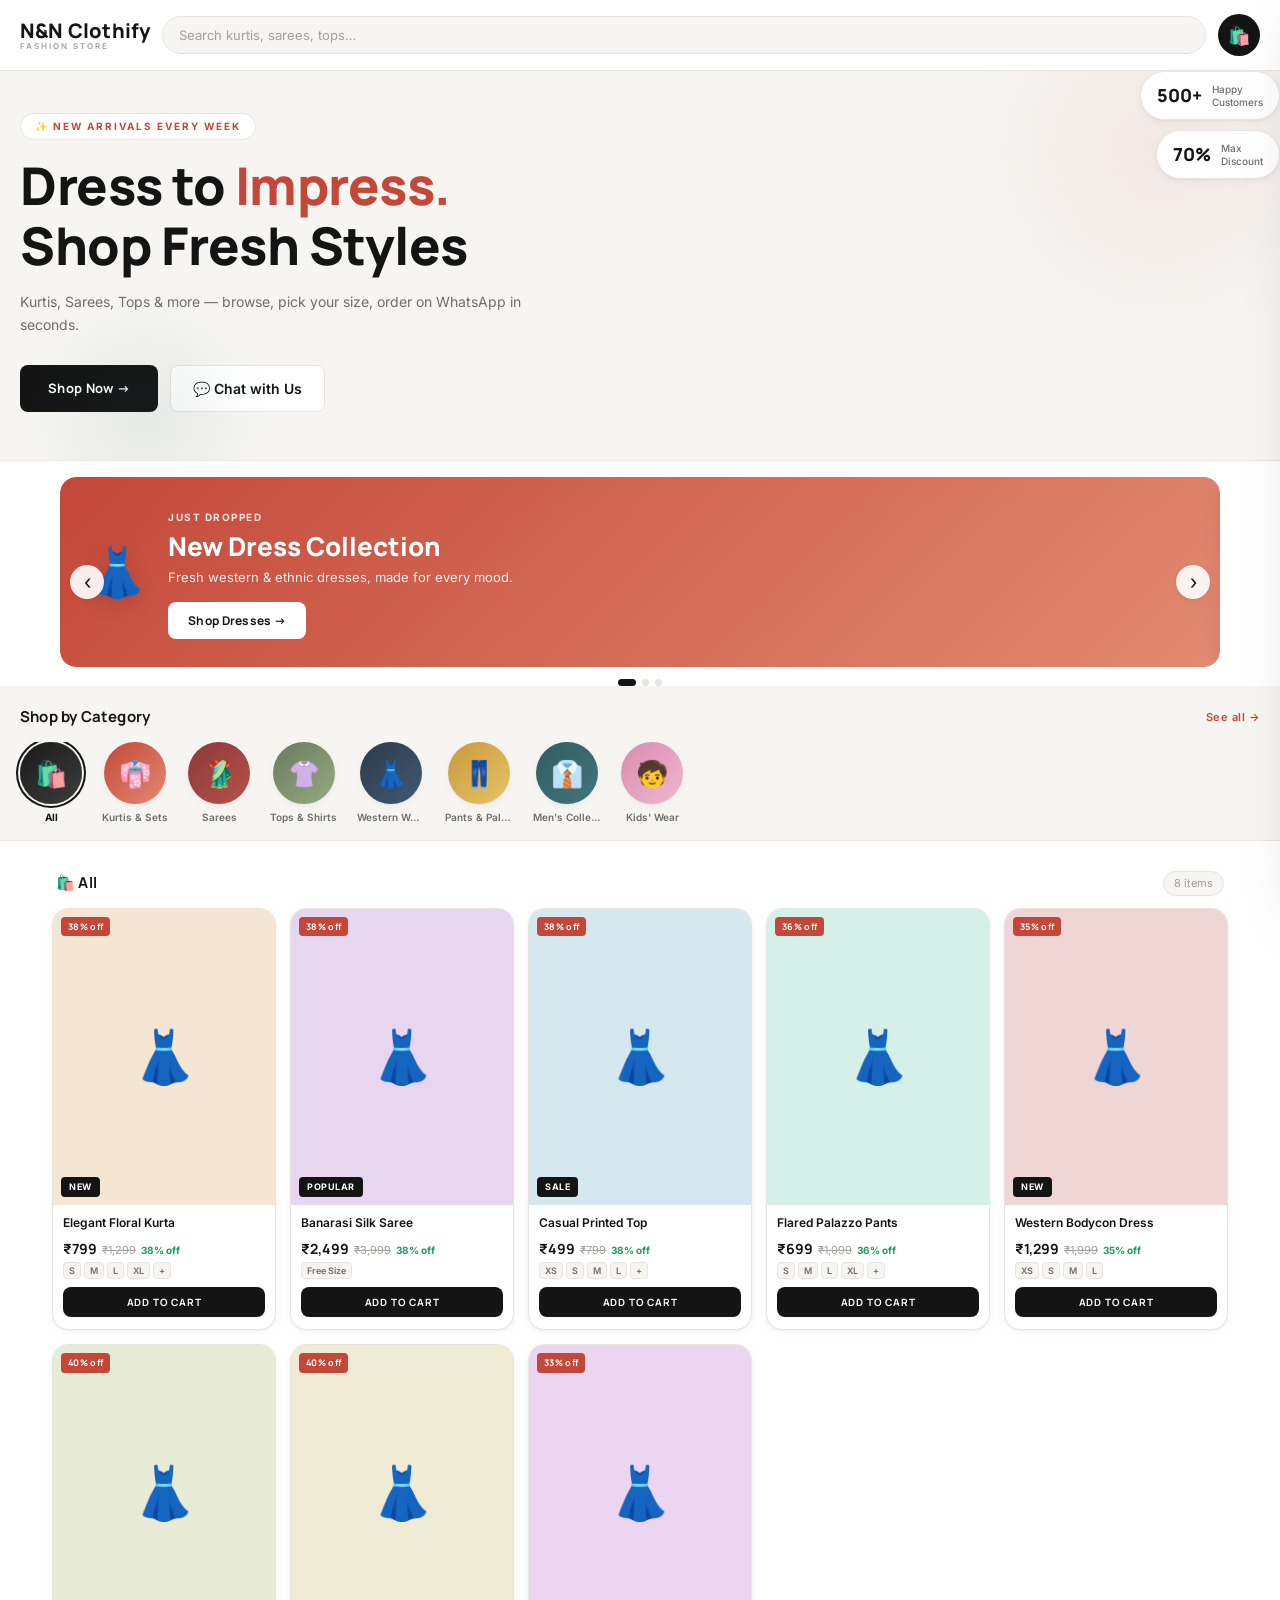
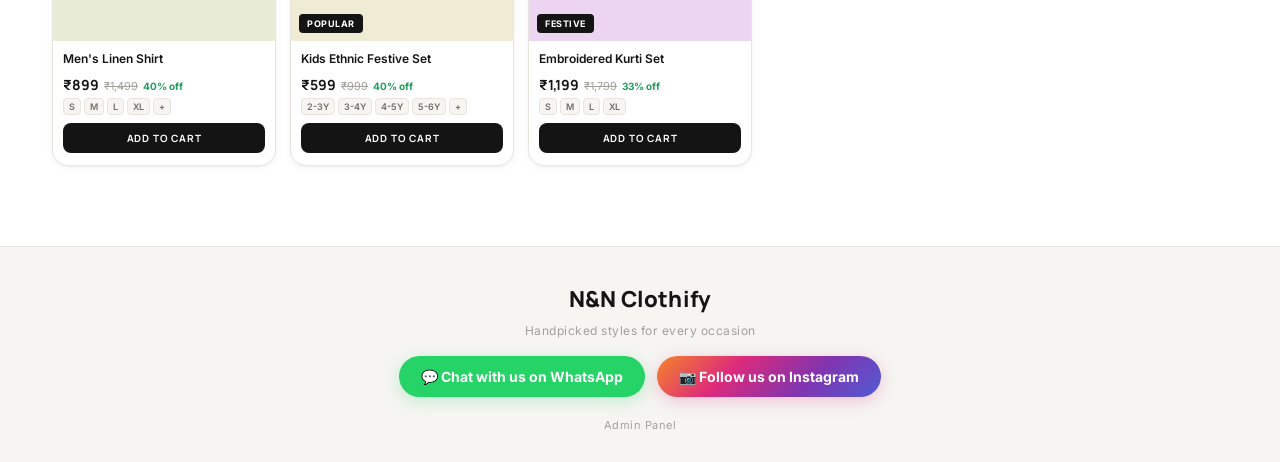
==== commit 7ccb5445: "Fix broken product card markup and add home banner carousel Product cards/modal with a real uploaded" ====
--- a/index.html
+++ b/index.html
@@ -60,18 +60,18 @@
 </section>
 
 <!-- ================================================================
-     PROMO STRIPS
-================================================================ -->
-<div class="promo-strips">
-  <div class="promo-chip">
-    <span class="promo-chip-icon">💎</span>
-    <div class="promo-chip-text">Premium Quality<small>Handpicked styles</small></div>
-  </div>
-  <div class="promo-chip">
-    <span class="promo-chip-icon">↩️</span>
-    <div class="promo-chip-text">Easy Returns<small>Via WhatsApp</small></div>
-  </div>
-</div>
+     BANNER CAROUSEL
+================================================================ -->
+<section class="banner-carousel" id="banner-carousel" aria-label="Promotions">
+  <div class="banner-viewport">
+    <div class="banner-track" id="banner-track">
+      <!-- Injected by JS -->
+    </div>
+  </div>
+  <button class="banner-nav banner-prev" onclick="bannerPrev()" aria-label="Previous slide">‹</button>
+  <button class="banner-nav banner-next" onclick="bannerNext()" aria-label="Next slide">›</button>
+  <div class="banner-dots" id="banner-dots"></div>
+</section>
 
 <!-- ================================================================
      CATEGORIES
@@ -200,6 +200,7 @@
 <script src="js/drive.js"></script>
 <script src="js/cart.js"></script>
 <script src="js/app.js"></script>
+<script src="js/banner.js"></script>
 
 </body>
 </html>
--- a/css/style.css
+++ b/css/style.css
@@ -296,6 +296,132 @@
 }
 
 /* ================================================================
+   BANNER CAROUSEL
+   ================================================================ */
+.banner-carousel {
+  position: relative;
+  max-width: 1200px;
+  margin: 16px auto 0;
+  padding: 0 20px;
+}
+.banner-viewport {
+  overflow: hidden;
+  border-radius: var(--radius-lg);
+}
+.banner-track {
+  display: flex;
+  transition: transform 0.5s ease;
+}
+.banner-slide {
+  flex: 0 0 100%;
+  display: flex;
+  align-items: center;
+  gap: 20px;
+  padding: 28px 28px;
+  border-radius: var(--radius-lg);
+  min-height: 150px;
+  box-shadow: var(--shadow-md);
+}
+.banner-slide-icon {
+  font-size: 48px;
+  flex-shrink: 0;
+  filter: drop-shadow(0 4px 10px rgba(0,0,0,0.15));
+}
+.banner-slide-body { color: #FFFFFF; }
+.banner-eyebrow {
+  display: inline-block;
+  font-family: var(--font-body);
+  font-size: 10px;
+  font-weight: 700;
+  letter-spacing: 1.5px;
+  text-transform: uppercase;
+  color: rgba(255,255,255,0.85);
+  margin-bottom: 6px;
+}
+.banner-title {
+  font-family: var(--font-display);
+  font-size: clamp(18px, 3.5vw, 26px);
+  font-weight: 800;
+  line-height: 1.2;
+  margin-bottom: 6px;
+}
+.banner-sub {
+  font-family: var(--font-body);
+  font-size: 13px;
+  color: rgba(255,255,255,0.9);
+  margin-bottom: 14px;
+  max-width: 420px;
+  line-height: 1.5;
+}
+.banner-cta {
+  display: inline-flex;
+  align-items: center;
+  gap: 6px;
+  background: #FFFFFF;
+  color: var(--ink);
+  padding: 10px 20px;
+  border-radius: var(--radius);
+  font-family: var(--font-display);
+  font-size: 12px;
+  font-weight: 700;
+  letter-spacing: 0.3px;
+  transition: transform var(--transition);
+}
+.banner-cta:hover { transform: translateY(-2px); }
+
+.banner-nav {
+  position: absolute;
+  top: 50%;
+  transform: translateY(-50%);
+  width: 34px;
+  height: 34px;
+  border-radius: 50%;
+  border: none;
+  background: rgba(255,255,255,0.9);
+  color: var(--ink);
+  font-size: 20px;
+  line-height: 1;
+  cursor: pointer;
+  display: flex;
+  align-items: center;
+  justify-content: center;
+  box-shadow: var(--shadow-sm);
+  transition: background var(--transition);
+  z-index: 2;
+}
+.banner-nav:hover { background: #FFFFFF; }
+.banner-prev { left: 30px; }
+.banner-next { right: 30px; }
+
+.banner-dots {
+  display: flex;
+  justify-content: center;
+  gap: 6px;
+  margin-top: 12px;
+}
+.banner-dot {
+  width: 7px;
+  height: 7px;
+  border-radius: 50%;
+  border: none;
+  background: var(--line);
+  cursor: pointer;
+  padding: 0;
+  transition: background var(--transition), width var(--transition);
+}
+.banner-dot.active {
+  background: var(--ink);
+  width: 18px;
+  border-radius: var(--radius-full);
+}
+
+@media (max-width: 600px) {
+  .banner-slide { flex-direction: column; align-items: flex-start; text-align: left; padding: 22px 20px; }
+  .banner-slide-icon { font-size: 36px; }
+  .banner-nav { display: none; }
+}
+
+/* ================================================================
    PROMO STRIPS
    ================================================================ */
 .promo-strips {
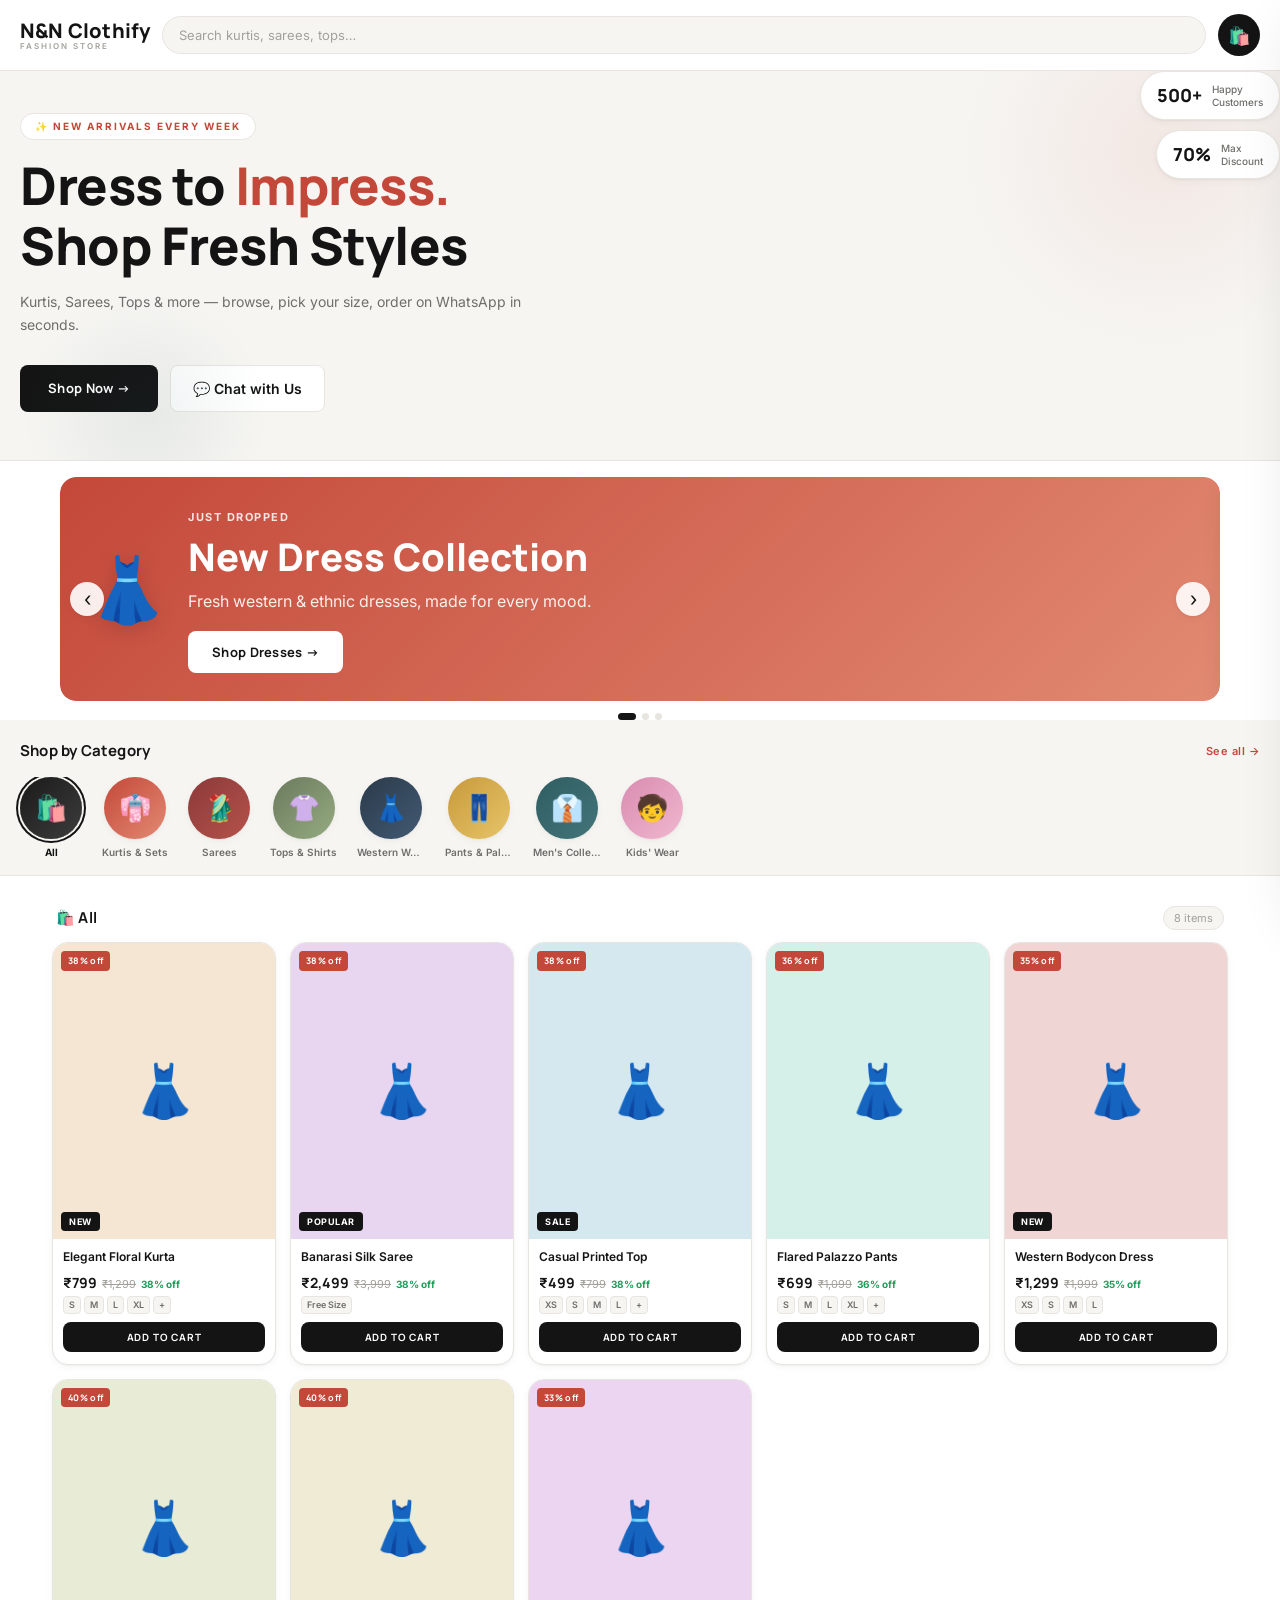
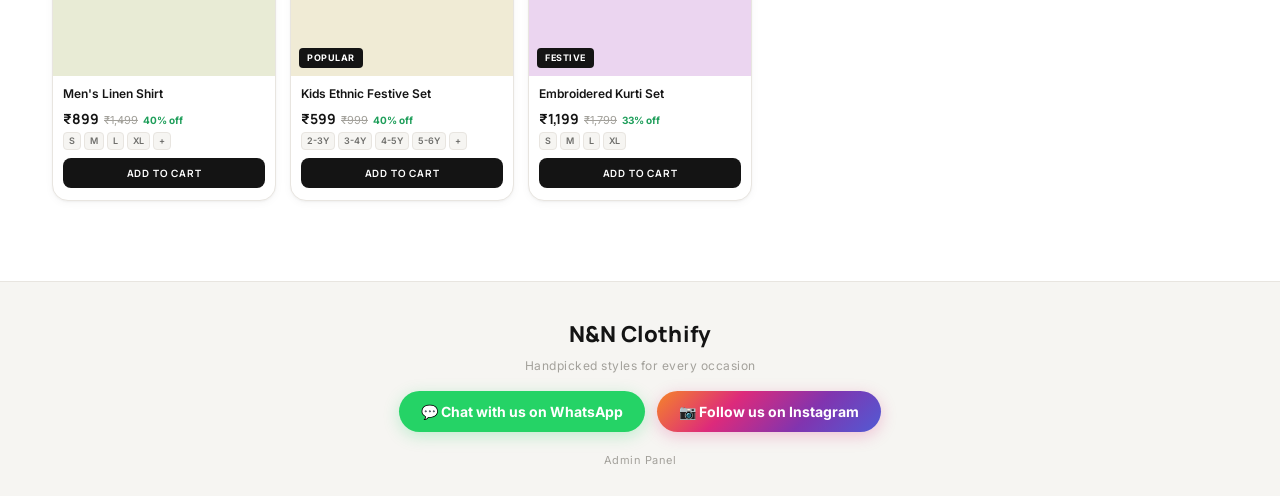
==== commit 1f97736c: "new changes design css" ====
--- a/index.html
+++ b/index.html
@@ -9,6 +9,17 @@
   <link rel="icon" href="data:image/svg+xml,<svg xmlns='http://www.w3.org/2000/svg' viewBox='0 0 100 100'><text y='.9em' font-size='90'>👗</text></svg>">
 </head>
 <body>
+
+<!-- ================================================================
+     SPLASH SCREEN
+================================================================ -->
+<div class="splash-screen" id="splash-screen">
+  <div class="splash-logo">
+    <span class="splash-letter" style="animation-delay:.05s">N</span><span class="splash-amp" style="animation-delay:.2s">&amp;</span><span class="splash-letter" style="animation-delay:.35s">N</span>
+  </div>
+  <div class="splash-name" id="splash-store-name">N&amp;N Clothify</div>
+  <div class="splash-bar"><span></span></div>
+</div>
 
 <!-- ================================================================
      HEADER
@@ -195,8 +206,26 @@
 <!-- ================================================================
      SCRIPTS
 ================================================================ -->
+<script>
+  (function () {
+    var splash = document.getElementById('splash-screen');
+    if (!splash) return;
+    if (sessionStorage.getItem('nn_splash_shown')) {
+      splash.remove();
+      return;
+    }
+    document.body.style.overflow = 'hidden';
+    sessionStorage.setItem('nn_splash_shown', '1');
+    setTimeout(function () {
+      splash.classList.add('splash-hide');
+      document.body.style.overflow = '';
+      setTimeout(function () { splash.remove(); }, 500);
+    }, 2000);
+  })();
+</script>
 <script src="js/config.js"></script>
 <script src="js/products-data.js"></script>
+<script src="js/banners-data.js"></script>
 <script src="js/drive.js"></script>
 <script src="js/cart.js"></script>
 <script src="js/app.js"></script>
--- a/css/style.css
+++ b/css/style.css
@@ -319,38 +319,73 @@
   gap: 20px;
   padding: 28px 28px;
   border-radius: var(--radius-lg);
-  min-height: 150px;
+  min-height: 220px;
   box-shadow: var(--shadow-md);
+  cursor: pointer;
 }
 .banner-slide-icon {
   font-size: 48px;
   flex-shrink: 0;
   filter: drop-shadow(0 4px 10px rgba(0,0,0,0.15));
 }
-.banner-slide-body { color: #FFFFFF; }
+.banner-slide-body { color: #FFFFFF; position: relative; z-index: 2; }
+
+/* ---- Image banners ---- */
+.banner-slide.has-image {
+  position: relative;
+  padding: 0;
+  aspect-ratio: 4 / 3;
+  min-height: 320px;
+  overflow: hidden;
+  align-items: flex-end;
+}
+.banner-slide-img {
+  position: absolute;
+  inset: 0;
+  width: 100%;
+  height: 100%;
+  object-fit: cover;
+}
+.banner-slide-scrim {
+  position: absolute;
+  inset: 0;
+  background: linear-gradient(0deg, rgba(0,0,0,0.65) 0%, rgba(0,0,0,0.15) 45%, transparent 70%);
+}
+.banner-slide.has-image .banner-slide-body {
+  padding: 28px 28px;
+  width: 100%;
+}
+@media (min-width: 601px) {
+  .banner-slide.has-image { aspect-ratio: 21 / 9; min-height: 440px; }
+  .banner-slide.has-image .banner-slide-body { padding: 36px 36px 36px 72px; }
+  .banner-slide-icon { font-size: 64px; }
+}
+@media (min-width: 1024px) {
+  .banner-slide.has-image { min-height: 520px; }
+}
 .banner-eyebrow {
   display: inline-block;
   font-family: var(--font-body);
-  font-size: 10px;
+  font-size: 11px;
   font-weight: 700;
   letter-spacing: 1.5px;
   text-transform: uppercase;
   color: rgba(255,255,255,0.85);
-  margin-bottom: 6px;
+  margin-bottom: 8px;
 }
 .banner-title {
   font-family: var(--font-display);
-  font-size: clamp(18px, 3.5vw, 26px);
+  font-size: clamp(20px, 4.5vw, 38px);
   font-weight: 800;
   line-height: 1.2;
-  margin-bottom: 6px;
+  margin-bottom: 10px;
 }
 .banner-sub {
   font-family: var(--font-body);
-  font-size: 13px;
+  font-size: clamp(13px, 1.6vw, 16px);
   color: rgba(255,255,255,0.9);
-  margin-bottom: 14px;
-  max-width: 420px;
+  margin-bottom: 18px;
+  max-width: 460px;
   line-height: 1.5;
 }
 .banner-cta {
@@ -359,10 +394,10 @@
   gap: 6px;
   background: #FFFFFF;
   color: var(--ink);
-  padding: 10px 20px;
+  padding: 12px 24px;
   border-radius: var(--radius);
   font-family: var(--font-display);
-  font-size: 12px;
+  font-size: 13px;
   font-weight: 700;
   letter-spacing: 0.3px;
   transition: transform var(--transition);
@@ -416,7 +451,7 @@
 }
 
 @media (max-width: 600px) {
-  .banner-slide { flex-direction: column; align-items: flex-start; text-align: left; padding: 22px 20px; }
+  .banner-slide:not(.has-image) { flex-direction: column; align-items: flex-start; text-align: left; padding: 22px 20px; }
   .banner-slide-icon { font-size: 36px; }
   .banner-nav { display: none; }
 }
@@ -1379,3 +1414,80 @@
 @media (prefers-reduced-motion: reduce) {
   *, *::before, *::after { animation-duration: 0.01ms !important; transition-duration: 0.01ms !important; }
 }
+
+/* ================================================================
+   SPLASH SCREEN
+================================================================ */
+.splash-screen {
+  position: fixed;
+  inset: 0;
+  z-index: 10000;
+  display: flex;
+  flex-direction: column;
+  align-items: center;
+  justify-content: center;
+  gap: 14px;
+  background: var(--ink);
+  opacity: 1;
+  transition: opacity 0.5s ease;
+}
+.splash-screen.splash-hide {
+  opacity: 0;
+  pointer-events: none;
+}
+.splash-logo {
+  font-family: var(--font-display);
+  font-weight: 800;
+  font-size: clamp(48px, 16vw, 88px);
+  letter-spacing: 1px;
+  line-height: 1;
+}
+.splash-letter,
+.splash-amp {
+  display: inline-block;
+  opacity: 0;
+  transform: translateY(24px) scale(0.6) rotate(-8deg);
+  animation: splashLetterIn 0.55s cubic-bezier(.34,1.56,.64,1) forwards;
+}
+.splash-letter { color: var(--paper); }
+.splash-amp { color: var(--accent); }
+.splash-name {
+  font-family: var(--font-display);
+  font-weight: 600;
+  font-size: 15px;
+  letter-spacing: 2.5px;
+  text-transform: uppercase;
+  color: var(--ink-dim);
+  opacity: 0;
+  animation: splashFadeUp 0.5s ease forwards;
+  animation-delay: 0.55s;
+}
+.splash-bar {
+  width: 120px;
+  height: 3px;
+  border-radius: var(--radius-full);
+  background: rgba(255,255,255,0.12);
+  overflow: hidden;
+  opacity: 0;
+  animation: splashFadeUp 0.4s ease forwards;
+  animation-delay: 0.7s;
+}
+.splash-bar span {
+  display: block;
+  height: 100%;
+  width: 0%;
+  background: var(--accent);
+  border-radius: var(--radius-full);
+  animation: splashBarFill 1.3s ease forwards;
+  animation-delay: 0.7s;
+}
+@keyframes splashLetterIn {
+  to { opacity: 1; transform: translateY(0) scale(1) rotate(0deg); }
+}
+@keyframes splashFadeUp {
+  from { opacity: 0; transform: translateY(8px); }
+  to   { opacity: 1; transform: translateY(0); }
+}
+@keyframes splashBarFill {
+  to { width: 100%; }
+}
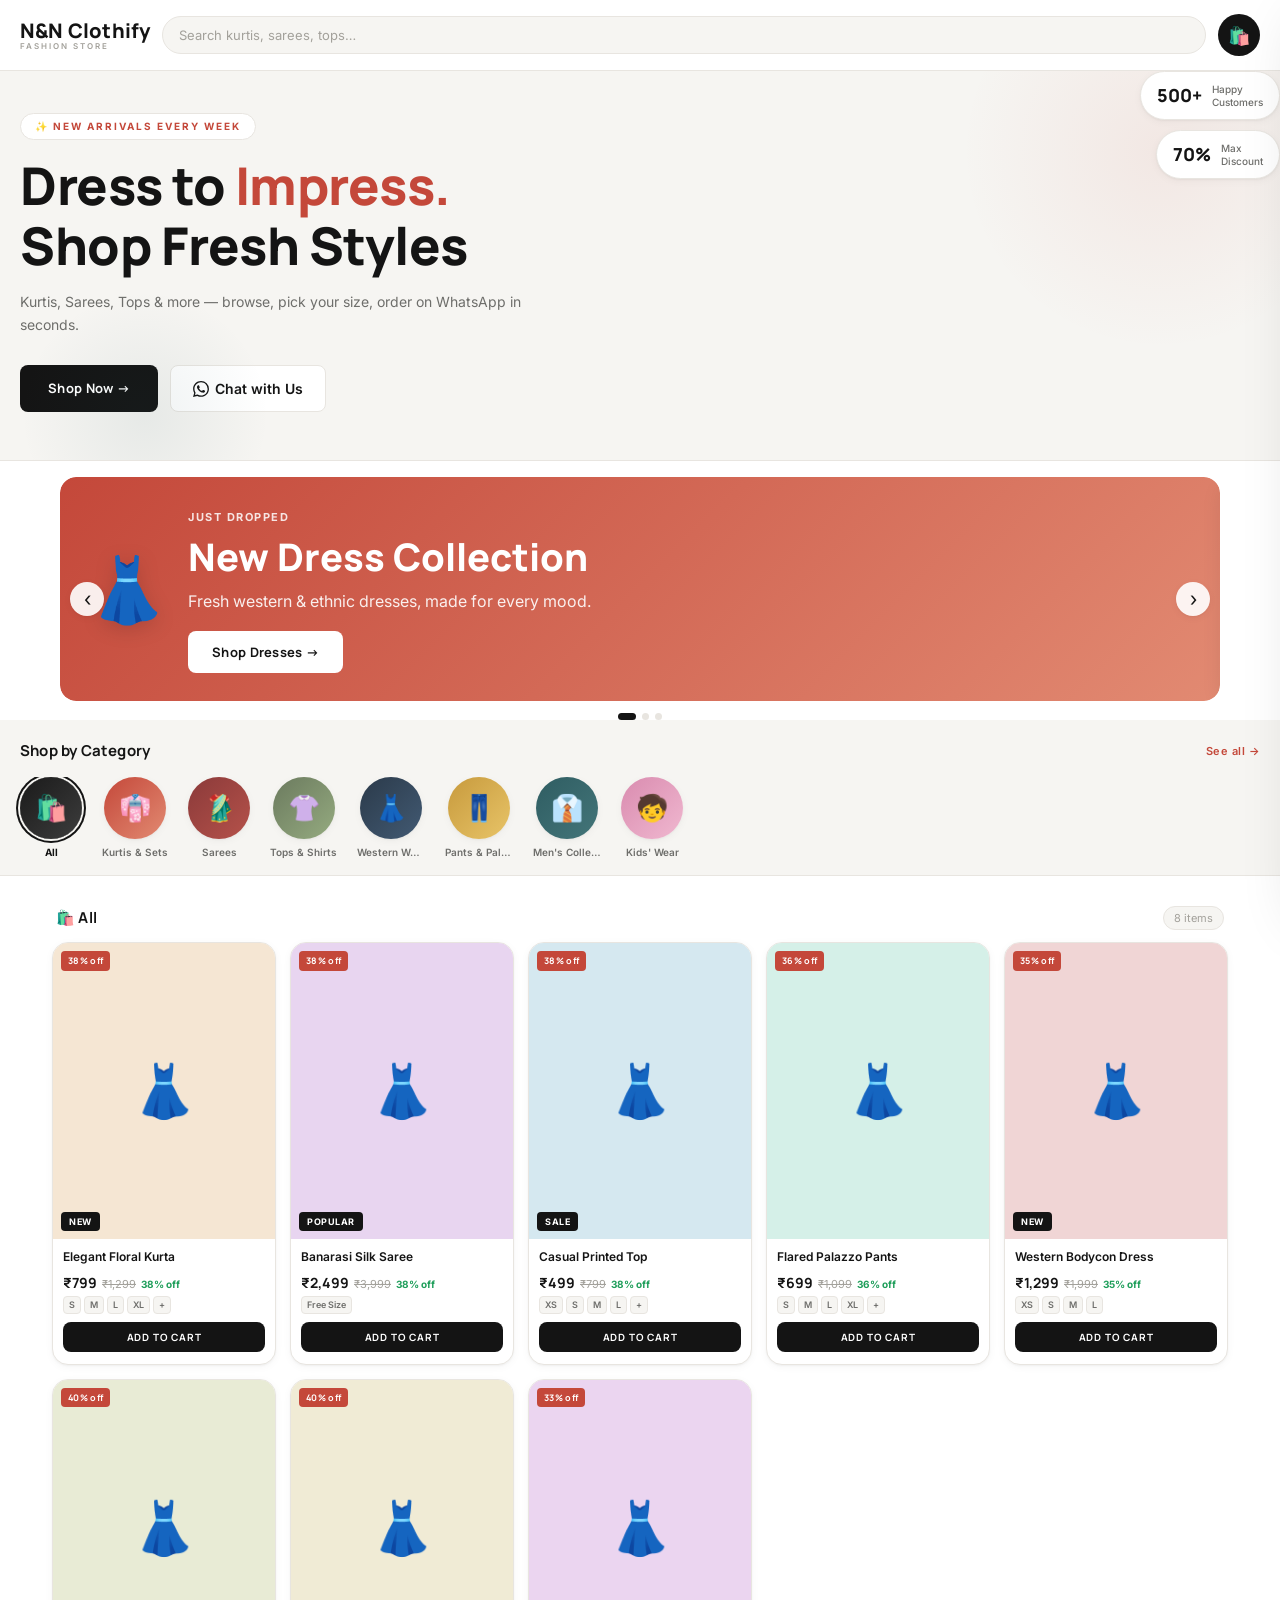
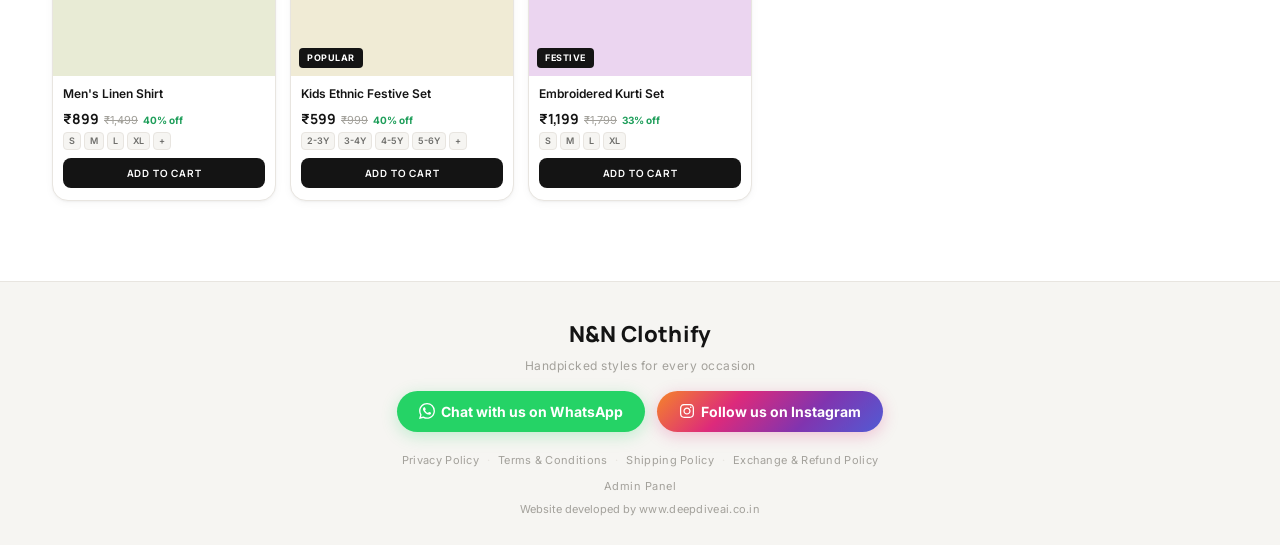
==== commit b9ac11ee: "Add Privacy Policy, Terms & Conditions, Shipping, and Exchange/Refund pages Adds four legal/policy p" ====
--- a/index.html
+++ b/index.html
@@ -53,8 +53,9 @@
     <p class="hero-sub">Kurtis, Sarees, Tops &amp; more — browse, pick your size, order on WhatsApp in seconds.</p>
     <div class="hero-actions">
       <a href="#products" class="hero-btn-primary">Shop Now →</a>
-      <a href="https://wa.me/919665768743" class="hero-btn-secondary" target="_blank" rel="noopener">
-        💬 Chat with Us
+      <a href="https://wa.me/919325603310" class="hero-btn-secondary" target="_blank" rel="noopener">
+        <svg width="16" height="16" viewBox="0 0 24 24" fill="currentColor"><path d="M17.472 14.382c-.297-.149-1.758-.867-2.03-.967-.273-.099-.471-.148-.67.15-.197.297-.767.966-.94 1.164-.173.199-.347.223-.644.075-.297-.15-1.255-.463-2.39-1.475-.883-.788-1.48-1.761-1.653-2.059-.173-.297-.018-.458.13-.606.134-.133.298-.347.446-.52.149-.174.198-.298.298-.497.099-.198.05-.371-.025-.52-.075-.149-.669-1.612-.916-2.207-.242-.579-.487-.5-.669-.51-.173-.008-.371-.01-.57-.01-.198 0-.52.074-.792.372-.272.297-1.04 1.016-1.04 2.479 0 1.462 1.065 2.875 1.213 3.074.149.198 2.096 3.2 5.077 4.487.709.306 1.262.489 1.694.625.712.227 1.36.195 1.871.118.571-.085 1.758-.719 2.006-1.413.248-.694.248-1.289.173-1.413-.074-.124-.272-.198-.57-.347m-5.421 7.403h-.004a9.87 9.87 0 01-5.031-1.378l-.361-.214-3.741.982.998-3.648-.235-.374a9.86 9.86 0 01-1.51-5.26c.001-5.45 4.436-9.884 9.888-9.884 2.64 0 5.122 1.03 6.988 2.898a9.825 9.825 0 012.893 6.994c-.003 5.45-4.437 9.884-9.885 9.884m8.413-18.297A11.815 11.815 0 0012.05 0C5.495 0 .16 5.335.157 11.892c0 2.096.547 4.142 1.588 5.945L.057 24l6.305-1.654a11.882 11.882 0 005.683 1.448h.005c6.554 0 11.89-5.335 11.893-11.893a11.821 11.821 0 00-3.48-8.413z"/></svg>
+        Chat with Us
       </a>
     </div>
   </div>
@@ -117,14 +118,26 @@
   <div class="footer-logo" id="footer-store-name">N&amp;N Clothify</div>
   <p>Handpicked styles for every occasion</p>
   <div class="footer-social-links">
-    <a class="wa-link" id="footer-wa-link" href="https://wa.me/919665768743" target="_blank" rel="noopener">
-      💬 Chat with us on WhatsApp
+    <a class="wa-link" id="footer-wa-link" href="https://wa.me/919325603310" target="_blank" rel="noopener">
+      <svg width="16" height="16" viewBox="0 0 24 24" fill="currentColor"><path d="M17.472 14.382c-.297-.149-1.758-.867-2.03-.967-.273-.099-.471-.148-.67.15-.197.297-.767.966-.94 1.164-.173.199-.347.223-.644.075-.297-.15-1.255-.463-2.39-1.475-.883-.788-1.48-1.761-1.653-2.059-.173-.297-.018-.458.13-.606.134-.133.298-.347.446-.52.149-.174.198-.298.298-.497.099-.198.05-.371-.025-.52-.075-.149-.669-1.612-.916-2.207-.242-.579-.487-.5-.669-.51-.173-.008-.371-.01-.57-.01-.198 0-.52.074-.792.372-.272.297-1.04 1.016-1.04 2.479 0 1.462 1.065 2.875 1.213 3.074.149.198 2.096 3.2 5.077 4.487.709.306 1.262.489 1.694.625.712.227 1.36.195 1.871.118.571-.085 1.758-.719 2.006-1.413.248-.694.248-1.289.173-1.413-.074-.124-.272-.198-.57-.347m-5.421 7.403h-.004a9.87 9.87 0 01-5.031-1.378l-.361-.214-3.741.982.998-3.648-.235-.374a9.86 9.86 0 01-1.51-5.26c.001-5.45 4.436-9.884 9.888-9.884 2.64 0 5.122 1.03 6.988 2.898a9.825 9.825 0 012.893 6.994c-.003 5.45-4.437 9.884-9.885 9.884m8.413-18.297A11.815 11.815 0 0012.05 0C5.495 0 .16 5.335.157 11.892c0 2.096.547 4.142 1.588 5.945L.057 24l6.305-1.654a11.882 11.882 0 005.683 1.448h.005c6.554 0 11.89-5.335 11.893-11.893a11.821 11.821 0 00-3.48-8.413z"/></svg>
+      Chat with us on WhatsApp
     </a>
     <a class="ig-link" id="footer-ig-link" href="https://www.instagram.com/abayas_and_ethnic_under_budget/" target="_blank" rel="noopener">
-      📷 Follow us on Instagram
+      <svg width="16" height="16" viewBox="0 0 448 512" fill="currentColor"><path d="M224.1 141c-63.6 0-114.9 51.3-114.9 114.9s51.3 114.9 114.9 114.9S339 319.5 339 255.9 287.7 141 224.1 141zm0 189.6c-41.1 0-74.7-33.5-74.7-74.7s33.5-74.7 74.7-74.7 74.7 33.5 74.7 74.7-33.6 74.7-74.7 74.7zm146.4-194.3c0 14.9-12 26.8-26.8 26.8-14.9 0-26.8-12-26.8-26.8s12-26.8 26.8-26.8 26.8 12 26.8 26.8zm76.1 27.2c-1.7-35.9-9.9-67.7-36.2-93.9-26.2-26.2-58-34.4-93.9-36.2-37-2.1-147.9-2.1-184.9 0-35.8 1.7-67.6 9.9-93.9 36.1s-34.4 58-36.2 93.9c-2.1 37-2.1 147.9 0 184.9 1.7 35.9 9.9 67.7 36.2 93.9s58 34.4 93.9 36.2c37 2.1 147.9 2.1 184.9 0 35.9-1.7 67.7-9.9 93.9-36.2 26.2-26.2 34.4-58 36.2-93.9 2.1-37 2.1-147.8 0-184.8zM398.8 388c-7.8 19.6-22.9 34.7-42.6 42.6-29.5 11.7-99.5 9-132.1 9s-102.7 2.6-132.1-9c-19.6-7.8-34.7-22.9-42.6-42.6-11.7-29.5-9-99.5-9-132.1s-2.6-102.7 9-132.1c7.8-19.6 22.9-34.7 42.6-42.6 29.5-11.7 99.5-9 132.1-9s102.7-2.6 132.1 9c19.6 7.8 34.7 22.9 42.6 42.6 11.7 29.5 9 99.5 9 132.1s2.7 102.7-9 132.1z"/></svg>
+      Follow us on Instagram
     </a>
   </div>
+  <div class="footer-legal-links">
+    <a href="privacy-policy.html">Privacy Policy</a>
+    <span class="footer-dot">·</span>
+    <a href="terms-conditions.html">Terms &amp; Conditions</a>
+    <span class="footer-dot">·</span>
+    <a href="shipping-policy.html">Shipping Policy</a>
+    <span class="footer-dot">·</span>
+    <a href="exchange-refund-policy.html">Exchange &amp; Refund Policy</a>
+  </div>
   <div class="footer-admin-link"><a href="admin.html">Admin Panel</a></div>
+  <div class="footer-credit">Website developed by <a href="https://www.deepdiveai.co.in" target="_blank" rel="noopener">www.deepdiveai.co.in</a></div>
 </footer>
 
 <!-- ================================================================
--- a/css/style.css
+++ b/css/style.css
@@ -1385,9 +1385,93 @@
   box-shadow: 0 4px 16px rgba(221,42,123,.25);
 }
 footer .ig-link:hover { filter: brightness(1.08); transform: translateY(-1px); }
-.footer-admin-link { margin-top: 20px; font-size: 11px; }
+.footer-legal-links {
+  display: flex;
+  flex-wrap: wrap;
+  justify-content: center;
+  align-items: center;
+  gap: 8px;
+  margin-top: 20px;
+  font-size: 11px;
+}
+.footer-legal-links a { color: var(--ink-dim); transition: color var(--transition); letter-spacing: 0.3px; }
+.footer-legal-links a:hover { color: var(--ink); }
+.footer-legal-links .footer-dot { color: var(--line); }
+.footer-admin-link { margin-top: 10px; font-size: 11px; }
 .footer-admin-link a { color: var(--ink-dim); transition: color var(--transition); letter-spacing: 0.5px; }
 .footer-admin-link a:hover { color: var(--ink); }
+.footer-credit { margin-top: 6px; font-size: 11px; color: var(--ink-dim); }
+.footer-credit a { color: var(--ink-dim); transition: color var(--transition); letter-spacing: 0.3px; }
+.footer-credit a:hover { color: var(--ink); }
+
+/* ================================================================
+   POLICY PAGES (Privacy Policy / Terms & Conditions)
+   ================================================================ */
+.policy-page {
+  max-width: 760px;
+  margin: 0 auto;
+  padding: 48px 24px 80px;
+}
+.policy-back-link {
+  display: inline-flex;
+  align-items: center;
+  gap: 6px;
+  font-size: 13px;
+  font-weight: 600;
+  color: var(--ink-mid);
+  margin-bottom: 24px;
+  transition: color var(--transition);
+}
+.policy-back-link:hover { color: var(--accent); }
+.policy-title {
+  font-family: var(--font-display);
+  font-size: clamp(28px, 5vw, 40px);
+  font-weight: 800;
+  color: var(--ink);
+  letter-spacing: -0.5px;
+  margin-bottom: 8px;
+}
+.policy-updated {
+  font-size: 12px;
+  color: var(--ink-dim);
+  margin-bottom: 36px;
+  letter-spacing: 0.3px;
+}
+.policy-content h2 {
+  font-family: var(--font-display);
+  font-size: 18px;
+  font-weight: 700;
+  color: var(--ink);
+  margin: 32px 0 12px;
+  letter-spacing: 0.1px;
+}
+.policy-content h2:first-child { margin-top: 0; }
+.policy-content p {
+  font-size: 14px;
+  line-height: 1.8;
+  color: var(--ink-mid);
+  margin-bottom: 14px;
+}
+.policy-content ul {
+  margin: 0 0 14px 20px;
+  color: var(--ink-mid);
+  font-size: 14px;
+  line-height: 1.8;
+}
+.policy-content li { margin-bottom: 6px; }
+.policy-content strong { color: var(--ink); font-weight: 700; }
+.policy-content a { color: var(--accent); font-weight: 600; }
+.policy-content a:hover { text-decoration: underline; }
+.policy-highlight {
+  background: var(--accent-soft);
+  border: 1px solid var(--accent);
+  border-radius: var(--radius);
+  padding: 14px 18px;
+  margin-bottom: 16px;
+  font-size: 14px;
+  line-height: 1.7;
+  color: var(--ink);
+}
 
 /* ================================================================
    RESPONSIVE
